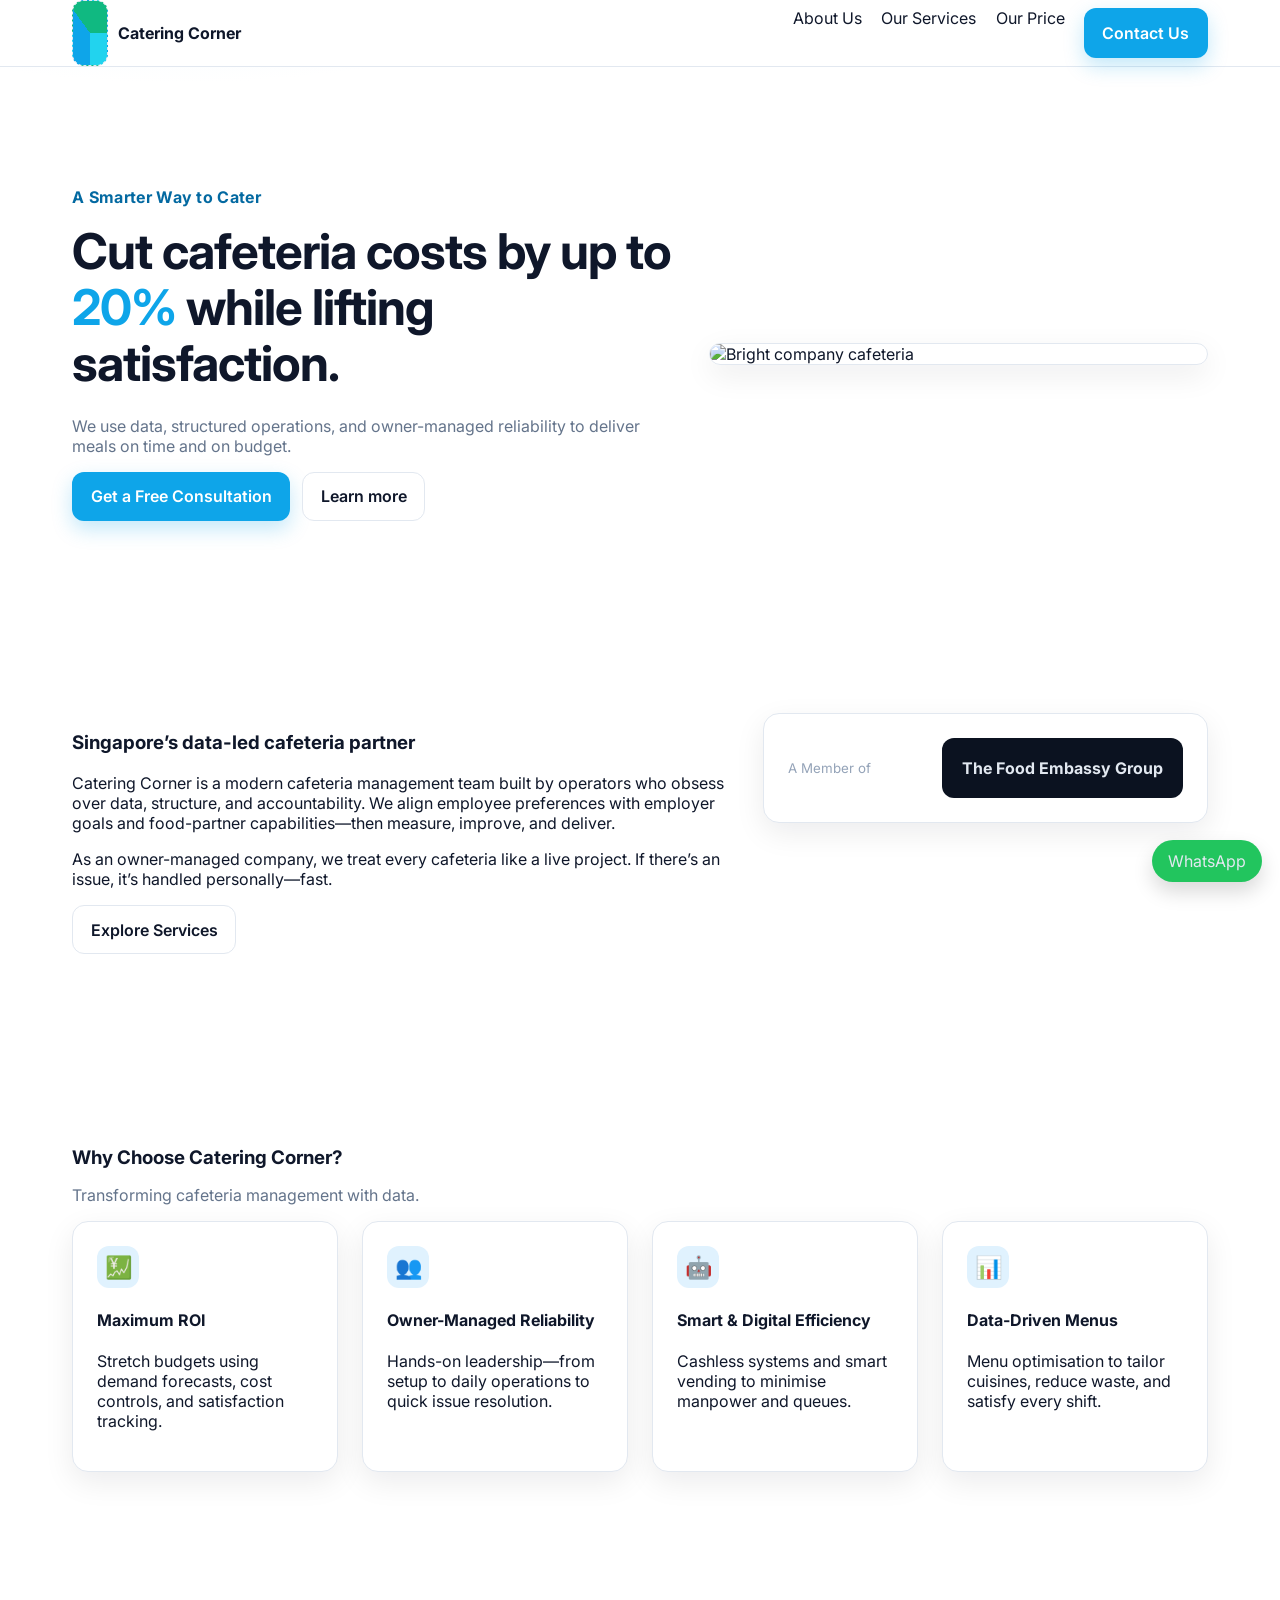
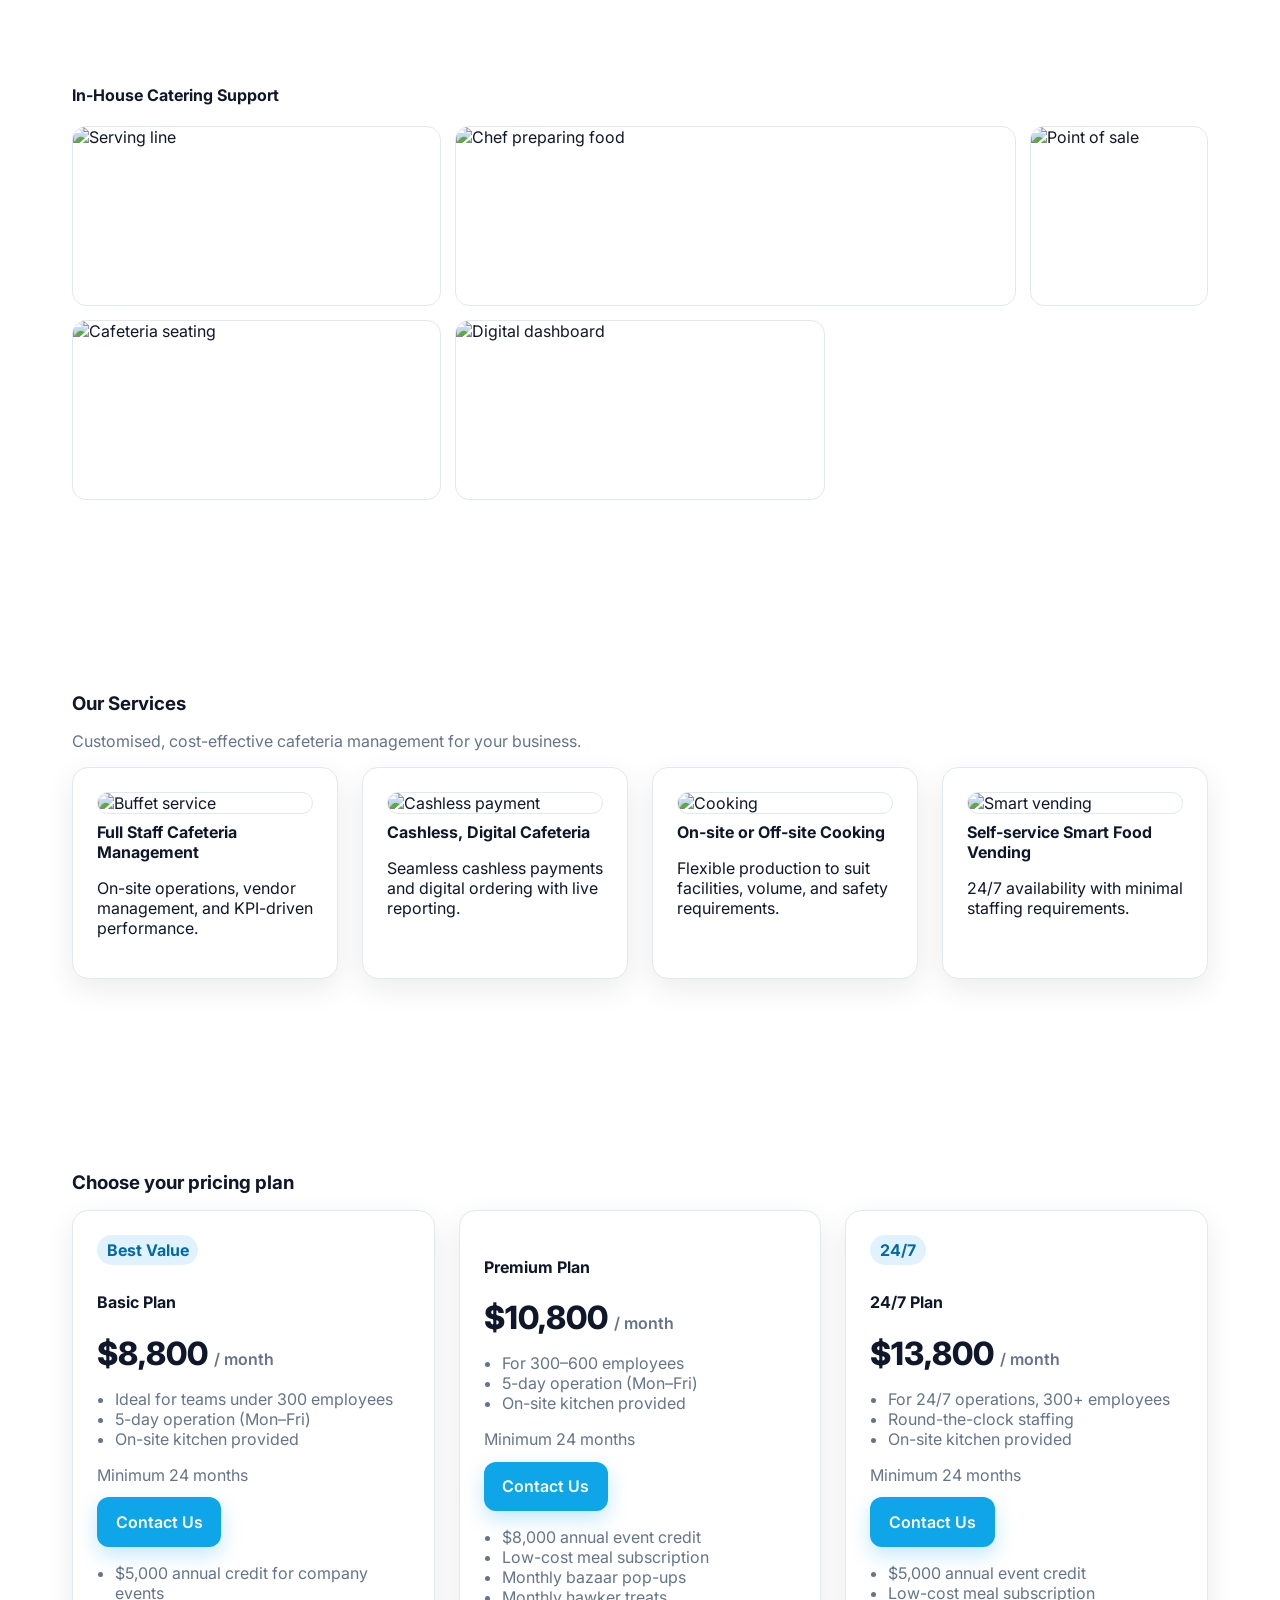
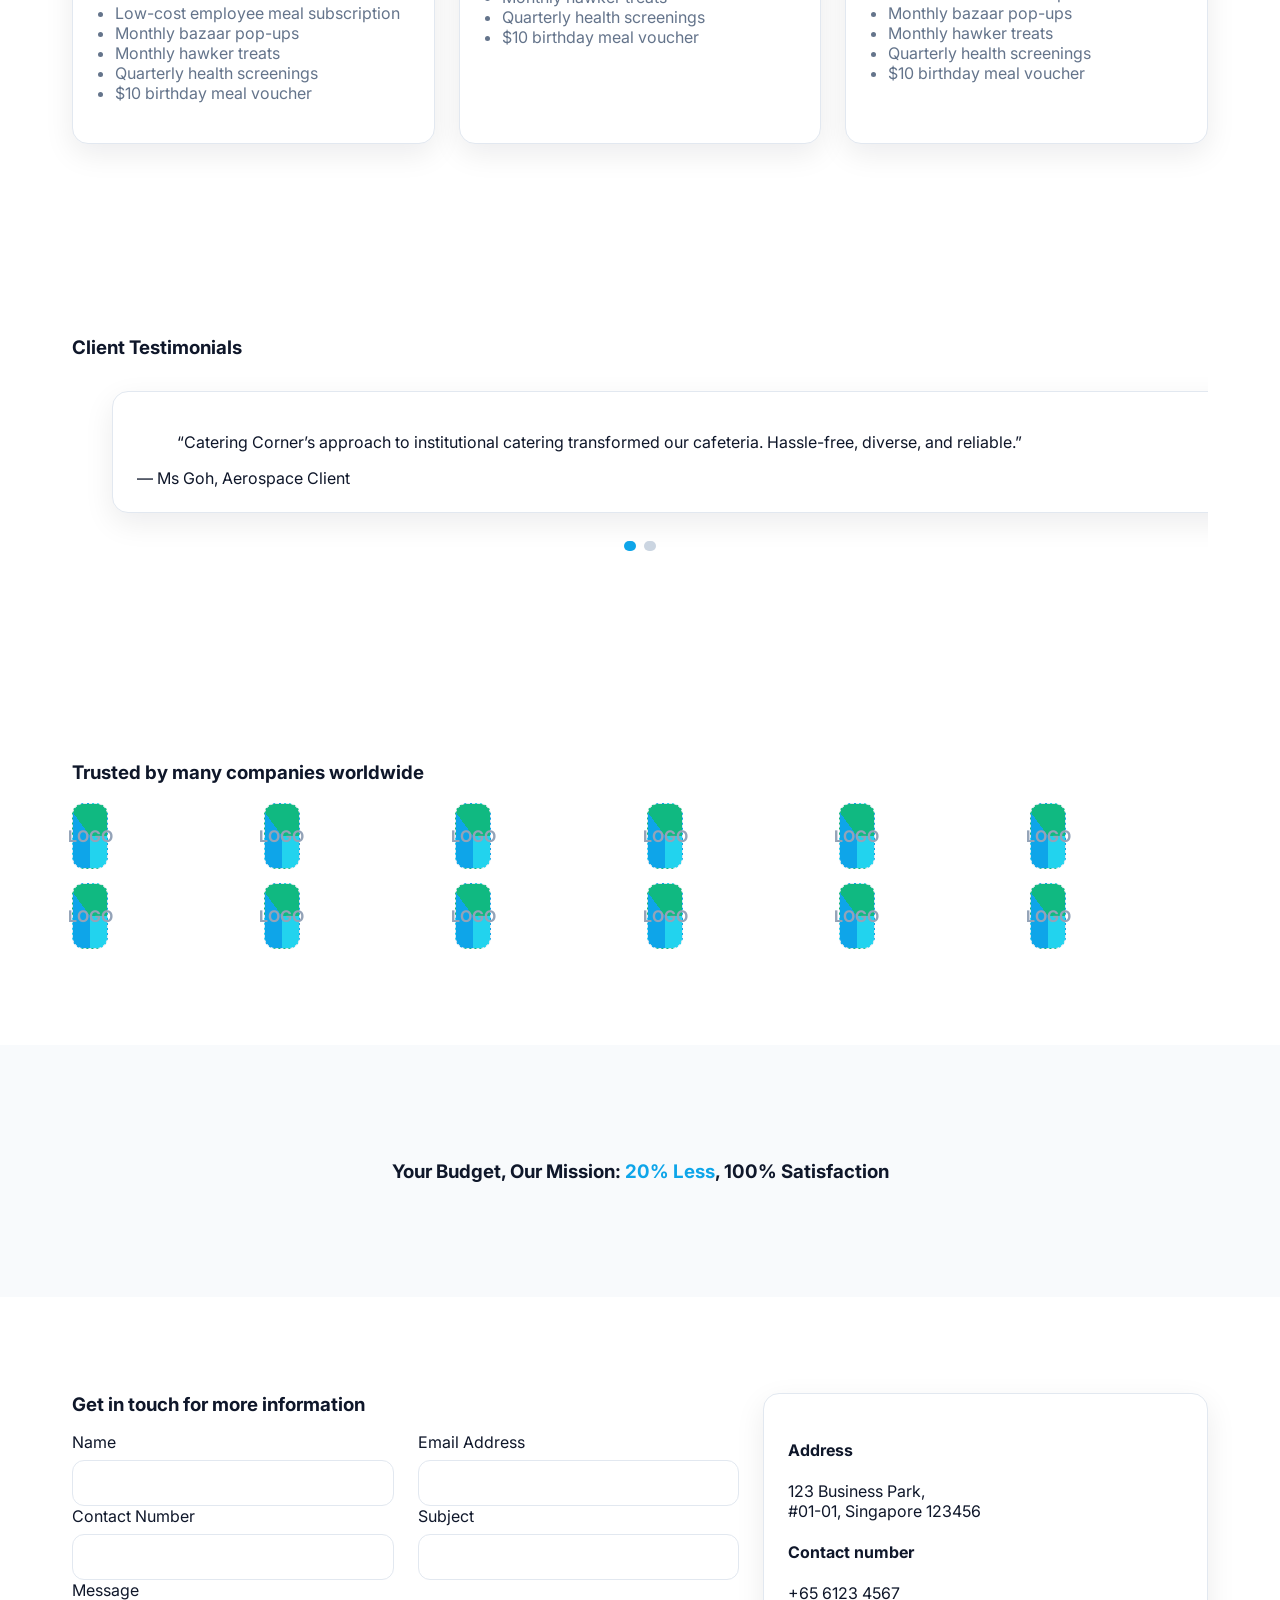
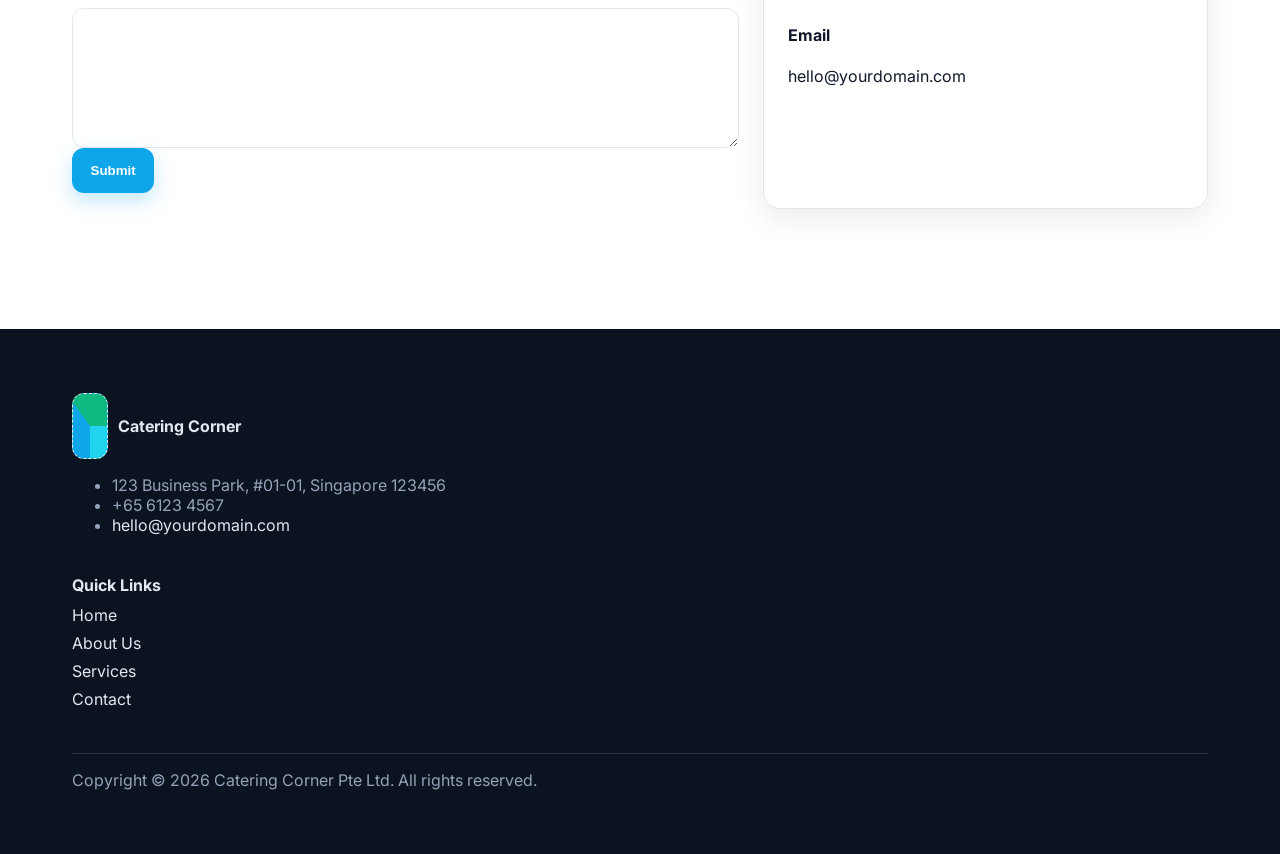
==== index.html @ 2f96ce70 "V1.0" ====
<!DOCTYPE html>
<html lang="en">
<head>
  <meta charset="utf-8" />
  <meta name="viewport" content="width=device-width, initial-scale=1" />
  <title>Cafeteria Management & Institutional Catering</title>
  <meta name="description" content="Data-led cafeteria management, smart vending, and institutional catering with transparent pricing." />
  <link rel="preconnect" href="https://fonts.googleapis.com">
  <link rel="preconnect" href="https://fonts.gstatic.com" crossorigin>
  <link href="https://fonts.googleapis.com/css2?family=Inter:wght@400;500;600;700;800&display=swap" rel="stylesheet">
  <link rel="stylesheet" href="./styles.css" />
</head>
<body>
  <!-- ===== Sticky Header ===== -->
  <header class="site-header">
    <div class="container nav">
      <a class="brand" href="#home" aria-label="Home">
        <span class="logo"></span>
        <strong>Catering Corner</strong>
      </a>
      <nav aria-label="Primary">
        <ul class="nav-list">
          <li><a href="#about">About Us</a></li>
          <li><a href="#services">Our Services</a></li>
          <li><a href="#pricing">Our Price</a></li>
          <li><a class="btn btn-primary" href="#contact">Contact Us</a></li>
        </ul>
        <button id="hamburger" class="hamburger" aria-expanded="false" aria-controls="mobile-menu" aria-label="Open menu">☰</button>
      </nav>
    </div>
    <div id="mobile-menu" class="mobile-menu" role="region" aria-label="Mobile Menu">
      <a href="#about">About Us</a>
      <a href="#services">Our Services</a>
      <a href="#pricing">Our Price</a>
      <a class="btn btn-primary" href="#contact">Contact Us</a>
    </div>
  </header>

  <!-- ===== Hero ===== -->
  <main id="home">
    <section class="hero section">
      <div class="container hero-wrap">
        <div class="hero-copy">
          <h1 class="eyebrow">A Smarter Way to Cater</h1>
          <h2 class="display">Cut cafeteria costs by up to <span class="highlight">20%</span> while lifting satisfaction.</h2>
          <p class="lead">We use data, structured operations, and owner-managed reliability to deliver meals on time and on budget.</p>
          <div class="cta-row">
            <a href="#contact" class="btn btn-primary">Get a Free Consultation</a>
            <a href="#about" class="btn btn-outline">Learn more</a>
          </div>
        </div>
        <div class="hero-media">
          <img src="https://images.unsplash.com/photo-1556909200-39f2ef8c056c?q=80&w=1600&auto=format&fit=crop" alt="Bright company cafeteria" loading="lazy"/>
        </div>
      </div>
    </section>

    <!-- ===== About / Intro ===== -->
    <section id="about" class="section about">
      <div class="container">
        <div class="about-grid">
          <div>
            <h3 class="kicker">Singapore’s data-led cafeteria partner</h3>
            <p>Catering Corner is a modern cafeteria management team built by operators who obsess over data, structure, and accountability. We align employee preferences with employer goals and food-partner capabilities—then measure, improve, and deliver.</p>
            <p>As an owner-managed company, we treat every cafeteria like a live project. If there’s an issue, it’s handled personally—fast.</p>
            <a href="#services" class="btn btn-outline">Explore Services</a>
          </div>
          <aside class="about-aside">
            <div class="member-of card">
              <small class="muted">A Member of</small>
              <div class="embassy-logo">The Food Embassy Group</div>
            </div>
          </aside>
        </div>
      </div>
    </section>

    <!-- ===== Why Choose Us ===== -->
    <section class="section why">
      <div class="container">
        <h3 class="section-title">Why Choose Catering Corner?</h3>
        <p class="lead">Transforming cafeteria management with data.</p>
        <div class="grid features">
          <article class="card feature">
            <div class="icon">💹</div>
            <h4>Maximum ROI</h4>
            <p>Stretch budgets using demand forecasts, cost controls, and satisfaction tracking.</p>
          </article>
          <article class="card feature">
            <div class="icon">👥</div>
            <h4>Owner-Managed Reliability</h4>
            <p>Hands-on leadership—from setup to daily operations to quick issue resolution.</p>
          </article>
          <article class="card feature">
            <div class="icon">🤖</div>
            <h4>Smart & Digital Efficiency</h4>
            <p>Cashless systems and smart vending to minimise manpower and queues.</p>
          </article>
          <article class="card feature">
            <div class="icon">📊</div>
            <h4>Data-Driven Menus</h4>
            <p>Menu optimisation to tailor cuisines, reduce waste, and satisfy every shift.</p>
          </article>
        </div>
      </div>
    </section>

    <!-- ===== Gallery / In-House Support ===== -->
    <section class="section gallery-strip">
      <div class="container">
        <h4 class="subheading">In-House Catering Support</h4>
        <div class="gallery">
          <img class="span-2" src="https://images.unsplash.com/photo-1604908177073-22d7a2b482f1?q=80&w=1600&auto=format&fit=crop" alt="Serving line"/>
          <img class="span-3" src="https://images.unsplash.com/photo-1541542684-4a01806f8475?q=80&w=1600&auto=format&fit=crop" alt="Chef preparing food"/>
          <img src="https://images.unsplash.com/photo-1542838132-92c53300491e?q=80&w=1600&auto=format&fit=crop" alt="Point of sale"/>
          <img class="span-2" src="https://images.unsplash.com/photo-1516714435131-44d6b64dc6a6?q=80&w=1600&auto=format&fit=crop" alt="Cafeteria seating"/>
          <img class="span-2" src="https://images.unsplash.com/photo-1542831371-29b0f74f9713?q=80&w=1600&auto=format&fit=crop" alt="Digital dashboard"/>
        </div>
      </div>
    </section>

    <!-- ===== Services ===== -->
    <section id="services" class="section services">
      <div class="container">
        <h3 class="section-title">Our Services</h3>
        <p class="lead">Customised, cost-effective cafeteria management for your business.</p>
        <div class="grid service-grid">
          <article class="card service">
            <img src="https://images.unsplash.com/photo-1470337458703-46ad1756a187?q=80&w=1200&auto=format&fit=crop" alt="Buffet service"/>
            <h4>Full Staff Cafeteria Management</h4>
            <p>On-site operations, vendor management, and KPI-driven performance.</p>
          </article>
          <article class="card service">
            <img src="https://images.unsplash.com/photo-1556742526-795a8eac09a5?q=80&w=1200&auto=format&fit=crop" alt="Cashless payment"/>
            <h4>Cashless, Digital Cafeteria</h4>
            <p>Seamless cashless payments and digital ordering with live reporting.</p>
          </article>
          <article class="card service">
            <img src="https://images.unsplash.com/photo-1504754524776-8f4f37790ca0?q=80&w=1200&auto=format&fit=crop" alt="Cooking"/>
            <h4>On-site or Off-site Cooking</h4>
            <p>Flexible production to suit facilities, volume, and safety requirements.</p>
          </article>
          <article class="card service">
            <img src="https://images.unsplash.com/photo-1571772805064-207c8435df79?q=80&w=1200&auto=format&fit=crop" alt="Smart vending"/>
            <h4>Self-service Smart Food Vending</h4>
            <p>24/7 availability with minimal staffing requirements.</p>
          </article>
        </div>
      </div>
    </section>

    <!-- ===== Pricing ===== -->
    <section id="pricing" class="section pricing">
      <div class="container">
        <h3 class="section-title">Choose your pricing plan</h3>
        <div class="pricing-grid">
          <article class="price-card card">
            <div class="badge">Best Value</div>
            <h4>Basic Plan</h4>
            <div class="price">$8,800 <span>/ month</span></div>
            <ul class="features-list">
              <li>Ideal for teams under 300 employees</li>
              <li>5-day operation (Mon–Fri)</li>
              <li>On-site kitchen provided</li>
            </ul>
            <div class="note">Minimum 24 months</div>
            <a class="btn btn-primary" href="#contact">Contact Us</a>
            <ul class="perks">
              <li>$5,000 annual credit for company events</li>
              <li>Low-cost employee meal subscription</li>
              <li>Monthly bazaar pop-ups</li>
              <li>Monthly hawker treats</li>
              <li>Quarterly health screenings</li>
              <li>$10 birthday meal voucher</li>
            </ul>
          </article>

          <article class="price-card card">
            <h4>Premium Plan</h4>
            <div class="price">$10,800 <span>/ month</span></div>
            <ul class="features-list">
              <li>For 300–600 employees</li>
              <li>5-day operation (Mon–Fri)</li>
              <li>On-site kitchen provided</li>
            </ul>
            <div class="note">Minimum 24 months</div>
            <a class="btn btn-primary" href="#contact">Contact Us</a>
            <ul class="perks">
              <li>$8,000 annual event credit</li>
              <li>Low-cost meal subscription</li>
              <li>Monthly bazaar pop-ups</li>
              <li>Monthly hawker treats</li>
              <li>Quarterly health screenings</li>
              <li>$10 birthday meal voucher</li>
            </ul>
          </article>

          <article class="price-card card">
            <div class="badge">24/7</div>
            <h4>24/7 Plan</h4>
            <div class="price">$13,800 <span>/ month</span></div>
            <ul class="features-list">
              <li>For 24/7 operations, 300+ employees</li>
              <li>Round-the-clock staffing</li>
              <li>On-site kitchen provided</li>
            </ul>
            <div class="note">Minimum 24 months</div>
            <a class="btn btn-primary" href="#contact">Contact Us</a>
            <ul class="perks">
              <li>$5,000 annual event credit</li>
              <li>Low-cost meal subscription</li>
              <li>Monthly bazaar pop-ups</li>
              <li>Monthly hawker treats</li>
              <li>Quarterly health screenings</li>
              <li>$10 birthday meal voucher</li>
            </ul>
          </article>
        </div>
      </div>
    </section>

    <!-- ===== Testimonials ===== -->
    <section class="section testimonials">
      <div class="container">
        <h3 class="section-title">Client Testimonials</h3>
        <div class="slider">
          <div class="slides" id="slides">
            <figure class="slide">
              <blockquote>“Catering Corner’s approach to institutional catering transformed our cafeteria. Hassle-free, diverse, and reliable.”</blockquote>
              <figcaption>— Ms Goh, Aerospace Client</figcaption>
            </figure>
            <figure class="slide">
              <blockquote>“We’ve seen a big uptick in satisfaction and cost efficiency since the switch.”</blockquote>
              <figcaption>— Mr Chiang, Logistics Client</figcaption>
            </figure>
          </div>
          <div class="dots">
            <button class="active" aria-label="Slide 1"></button>
            <button aria-label="Slide 2"></button>
          </div>
        </div>
      </div>
    </section>

    <!-- ===== Logos ===== -->
    <section class="section logos">
      <div class="container">
        <h3 class="subheading">Trusted by many companies worldwide</h3>
        <div class="logo-grid">
          <div class="logo">LOGO</div><div class="logo">LOGO</div><div class="logo">LOGO</div>
          <div class="logo">LOGO</div><div class="logo">LOGO</div><div class="logo">LOGO</div>
          <div class="logo">LOGO</div><div class="logo">LOGO</div><div class="logo">LOGO</div>
          <div class="logo">LOGO</div><div class="logo">LOGO</div><div class="logo">LOGO</div>
        </div>
      </div>
    </section>

    <!-- ===== CTA Budget Line ===== -->
    <section class="section budget">
      <div class="container">
        <h3>Your Budget, Our Mission: <span class="highlight">20% Less</span>, 100% Satisfaction</h3>
      </div>
    </section>

    <!-- ===== Contact ===== -->
    <section id="contact" class="section contact">
      <div class="container contact-grid">
        <div>
          <h3 class="section-title">Get in touch for more information</h3>
          <form id="contact-form" novalidate>
            <div class="grid two">
              <label class="field">
                <span>Name</span>
                <input name="name" required />
              </label>
              <label class="field">
                <span>Email Address</span>
                <input name="email" type="email" required />
              </label>
            </div>
            <div class="grid two">
              <label class="field">
                <span>Contact Number</span>
                <input name="phone" inputmode="tel" />
              </label>
              <label class="field">
                <span>Subject</span>
                <input name="subject" />
              </label>
            </div>
            <label class="field">
              <span>Message</span>
              <textarea name="message" required></textarea>
            </label>
            <button class="btn btn-primary" type="submit">Submit</button>
            <p id="form-status" class="muted" role="status" aria-live="polite"></p>
          </form>
        </div>
        <aside class="card contact-card">
          <h4>Address</h4>
          <p>123 Business Park,<br/>#01-01, Singapore 123456</p>
          <h4>Contact number</h4>
          <p>+65 6123 4567</p>
          <h4>Email</h4>
          <p><a href="mailto:hello@yourdomain.com">hello@yourdomain.com</a></p>
        </aside>
      </div>
    </section>
  </main>

  <!-- ===== Footer ===== -->
  <footer class="site-footer">
    <div class="container footer-grid">
      <div>
        <div class="brand">
          <span class="logo"></span><strong>Catering Corner</strong>
        </div>
        <ul class="muted">
          <li>123 Business Park, #01-01, Singapore 123456</li>
          <li>+65 6123 4567</li>
          <li><a href="mailto:hello@yourdomain.com">hello@yourdomain.com</a></li>
        </ul>
      </div>
      <div>
        <strong>Quick Links</strong>
        <ul class="footer-links">
          <li><a href="#home">Home</a></li>
          <li><a href="#about">About Us</a></li>
          <li><a href="#services">Services</a></li>
          <li><a href="#contact">Contact</a></li>
        </ul>
      </div>
      <div class="copyright muted">Copyright © <span id="year"></span> Catering Corner Pte Ltd. All rights reserved.</div>
    </div>

    <!-- Floating WhatsApp button (replace number) -->
    <a class="wa-btn" href="https://wa.me/00000000000" target="_blank" rel="noopener" aria-label="Chat on WhatsApp">WhatsApp</a>
  </footer>

  <script src="./main.js"></script>
</body>
</html>
---- styles.css ----
/* ==========================================================================
   Tuned spacing + breakpoints to closely mirror the reference layout rhythm
   Breakpoints: 576 (sm), 768 (md), 992 (lg), 1200 (xl)
   ========================================================================== */
:root{
  /* Colors */
  --bg:#ffffff;
  --text:#0f172a;
  --muted:#64748b;
  --line:#e2e8f0;
  --brand:#0ea5e9;
  --brand-700:#0369a1;
  --accent:#10b981;

  /* Radii, shadow */
  --radius:16px;
  --radius-lg:22px;
  --shadow: 0 10px 30px rgba(2,8,23,.08);

  /* Container & spacing scale */
  --container:1200px;
  --s-4:16px;   --s-5:20px;   --s-6:24px;   --s-7:28px;
  --s-8:32px;   --s-10:40px;  --s-12:48px;  --s-14:56px;
  --s-16:64px;  --s-20:80px;  --s-24:96px;  --s-28:112px; --s-30:120px;
}

*{box-sizing:border-box}
html,body{margin:0; padding:0; font-family:Inter,system-ui,Segoe UI,Roboto,Arial,sans-serif; color:var(--text); background:var(--bg)}
img{max-width:100%; display:block}
a{text-decoration:none; color:inherit}

/* Layout helpers */
.container{width:100%; max-width:var(--container); margin-inline:auto; padding:0 var(--s-6)}
.section{padding:var(--s-20) 0}             /* default 80px */
.lead{color:var(--muted)}
.muted{color:#94a3b8}
.highlight{color:var(--brand)}
.card{background:#fff; border:1px solid var(--line); border-radius:var(--radius); padding:var(--s-6); box-shadow:var(--shadow)}
.btn{display:inline-flex; align-items:center; gap:.6rem; padding:.85rem 1.1rem; border-radius:12px; border:1px solid transparent; font-weight:600; transition:.25s ease}
.btn-primary{background:var(--brand); color:#fff; box-shadow:0 8px 20px rgba(14,165,233,.25)}
.btn-primary:hover{background:var(--brand-700)}
.btn-outline{border-color:var(--line); color:var(--text); background:#fff}
.btn-outline:hover{border-color:var(--brand); color:var(--brand)}
.grid{display:grid; gap:var(--s-6)}
.grid.two{grid-template-columns:1fr}
.section-title{margin:0 0 var(--s-4); font-size:clamp(1.4rem,2.2vw+1rem,2rem)}

/* Header */
.site-header{position:sticky; top:0; z-index:50; background:rgba(255,255,255,.9); backdrop-filter:saturate(180%) blur(8px); border-bottom:1px solid var(--line)}
.nav{display:flex; align-items:center; justify-content:space-between; padding:14px 0}
.brand{display:flex; align-items:center; gap:.6rem}
.logo{width:36px; height:36px; border-radius:10px; background:conic-gradient(from 180deg at 50% 50%, var(--brand) 0 40%, var(--accent) 40% 75%, #22d3ee 75% 100%)}
.nav-list{display:none; list-style:none; gap:1.2rem; margin:0; padding:0}
.hamburger{display:inline-flex; width:40px; height:40px; align-items:center; justify-content:center; border:1px solid var(--line); border-radius:12px; background:#fff}

/* Mobile menu */
.mobile-menu{display:none; border-top:1px solid var(--line); padding:12px var(--s-6)}
.mobile-menu.open{display:block}
.mobile-menu a{display:block; padding:12px 0}

/* Hero */
.hero{position:relative; overflow:hidden; padding:var(--s-30) 0 var(--s-20)} /* 120 / 80 */
.hero::before{content:""; position:absolute; inset:-40% -10% auto -10%; height:80%; background:
  radial-gradient(600px 280px at 20% -10%, #e0f2fe, transparent),
  radial-gradient(500px 240px at 80% -15%, #f0fdf4, transparent);}
.hero-wrap{display:grid; gap:var(--s-7); align-items:center}
.eyebrow{font-size:1rem; margin:0 0 var(--s-4); color:var(--brand-700); letter-spacing:.02em}
.display{font-size:clamp(1.8rem,2.6vw + 1rem,3.1rem); line-height:1.14; letter-spacing:-.02em; margin:.2rem 0 var(--s-6)}
.cta-row{display:flex; gap:12px; margin-top:var(--s-4)}
.hero-media{border-radius:var(--radius-lg); overflow:hidden; border:1px solid var(--line); box-shadow:var(--shadow)}

/* About */
.about-grid{display:grid; gap:var(--s-6); align-items:start}
.member-of{display:flex; align-items:center; justify-content:space-between; gap:var(--s-4)}
.embassy-logo{padding:var(--s-5); border-radius:12px; background:#0b1220; color:#e2e8f0; font-weight:700; text-align:center}

/* Why */
.features{grid-template-columns:1fr}
.feature .icon{width:42px; height:42px; border-radius:12px; display:inline-flex; align-items:center; justify-content:center; background:#e0f2fe; color:#0369a1; font-size:22px}

/* Gallery */
.gallery-strip .gallery{display:grid; grid-auto-rows:180px; gap:14px}
.gallery-strip img{width:100%; height:100%; object-fit:cover; border-radius:14px; border:1px solid var(--line)}
.span-2{grid-column:span 2}
.span-3{grid-column:span 3}

/* Services */
.service-grid{grid-template-columns:1fr}
.service img{border-radius:12px; border:1px solid var(--line)}
.service h4{margin:.5rem 0 .3rem}

/* Pricing */
.pricing .pricing-grid{display:grid; gap:var(--s-6)}
.price-card .badge{display:inline-block; padding:.3rem .6rem; border-radius:999px; background:#e0f2fe; color:#0369a1; font-weight:700; margin-bottom:6px}
.price{font-size:2rem; font-weight:800; margin:.4rem 0}
.price span{font-size:1rem; font-weight:600; color:var(--muted)}
.features-list, .perks{list-style:disc; padding-left:18px; color:var(--muted)}
.note{color:var(--muted); margin:.4rem 0 .8rem}

/* Testimonials */
.slider{position:relative; overflow:hidden}
.slides{display:flex; transition:transform .5s ease}
.slide{min-width:100%; padding:var(--s-6); border:1px solid var(--line); border-radius:var(--radius); background:#fff; box-shadow:var(--shadow)}
.dots{display:flex; gap:8px; justify-content:center; margin-top:12px}
.dots button{width:10px; height:10px; border-radius:999px; border:none; background:#cbd5e1; cursor:pointer}
.dots button.active{background:var(--brand)}

/* Logos */
.logo-grid{display:grid; grid-template-columns:repeat(3,1fr); gap:14px}
.logo{height:66px; border:1px dashed var(--line); border-radius:12px; display:flex; align-items:center; justify-content:center; color:#94a3b8; font-weight:700}

/* Budget CTA */
.budget{background:#f8fafc; text-align:center}

/* Contact */
.contact-grid{display:grid; gap:var(--s-6)}
.field{display:flex; flex-direction:column; gap:8px}
.field input, .field textarea{border:1px solid var(--line); border-radius:12px; padding:12px 14px; font:inherit}
.field textarea{resize:vertical; min-height:140px}

/* Footer */
.site-footer{background:#0b1220; color:#e2e8f0; padding:var(--s-16) 0; margin-top:var(--s-6)}
.footer-grid{display:grid; gap:var(--s-6)}
.footer-links{list-style:none; padding:0; margin:10px 0 0; display:grid; gap:8px}
.site-footer a{color:#e2e8f0}
.copyright{border-top:1px solid rgba(226,232,240,.15); margin-top:20px; padding-top:16px}
.wa-btn{position:fixed; right:18px; bottom:18px; padding:.7rem 1rem; border-radius:999px; background:#22c55e; color:#fff; box-shadow:0 10px 20px rgba(0,0,0,.15)}

/* -------- Breakpoints -------- */
/* sm ≥576px */
@media (min-width: 576px){
  .container{padding:0 var(--s-8);}
  .logo-grid{grid-template-columns:repeat(4,1fr);}
  .gallery-strip .gallery{grid-template-columns:repeat(3,1fr);}
}

/* md ≥768px */
@media (min-width: 768px){
  .section{padding:var(--s-24) 0;} /* 96px */
  .grid.two{grid-template-columns:repeat(2,1fr);}
  .features{grid-template-columns:repeat(2,1fr);}
  .service-grid{grid-template-columns:repeat(2,1fr);}
  .logo-grid{grid-template-columns:repeat(5,1fr);}
}

/* lg ≥992px */
@media (min-width: 992px){
  .nav-list{display:flex}
  .hamburger{display:none}
  .hero-wrap{grid-template-columns:1.1fr .9fr;}
  .about-grid{grid-template-columns:1.2fr .8fr;}
  .contact-grid{grid-template-columns:1.2fr .8fr;}
  .features{grid-template-columns:repeat(4,1fr);}
  .service-grid{grid-template-columns:repeat(4,1fr);}
  .pricing .pricing-grid{grid-template-columns:repeat(3,1fr);}
  .logo-grid{grid-template-columns:repeat(6,1fr);}
  .gallery-strip .gallery{grid-template-columns:repeat(6,1fr);}
}

/* xl ≥1200px */
@media (min-width: 1200px){
  .container{max-width: var(--container);}
  .section{padding:var(--s-24) 0;} /* keep 96px at xl */
  .hero{padding:var(--s-30) 0 var(--s-24);} /* 120 / 96 */
}
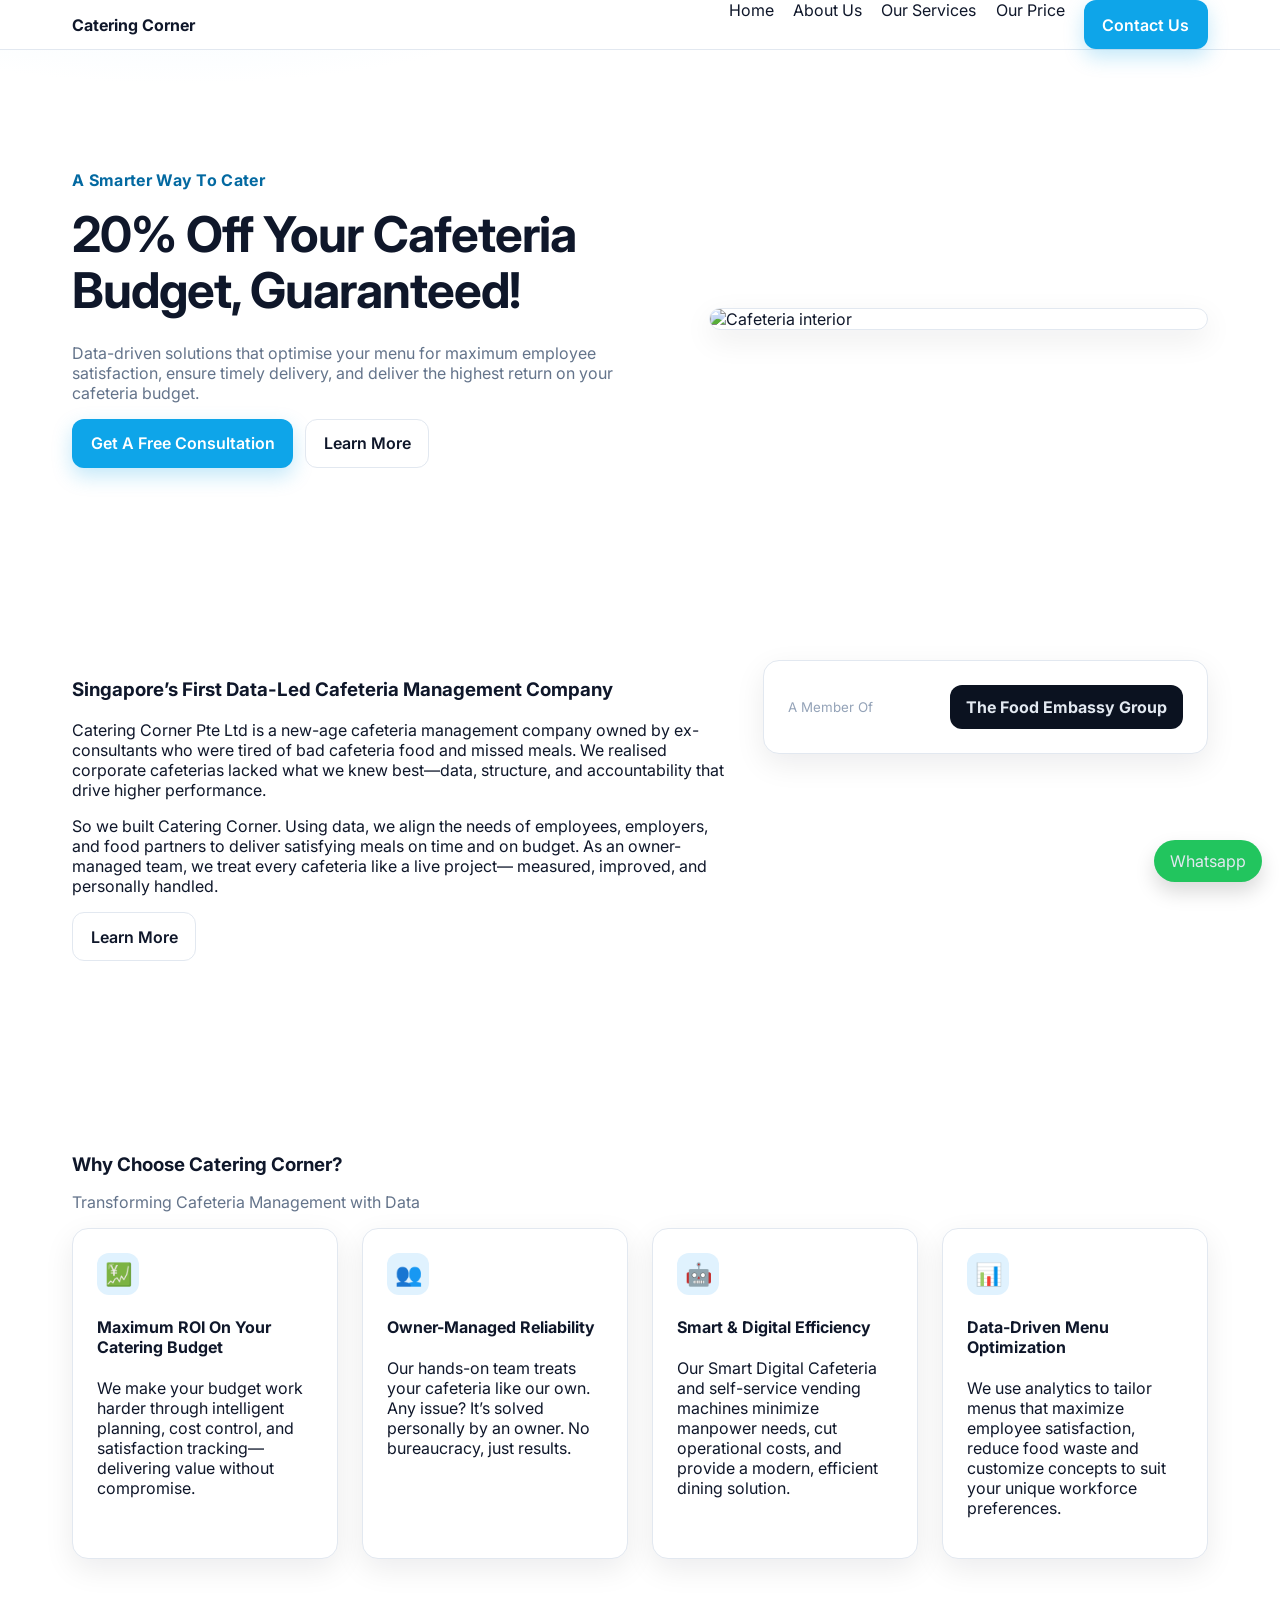
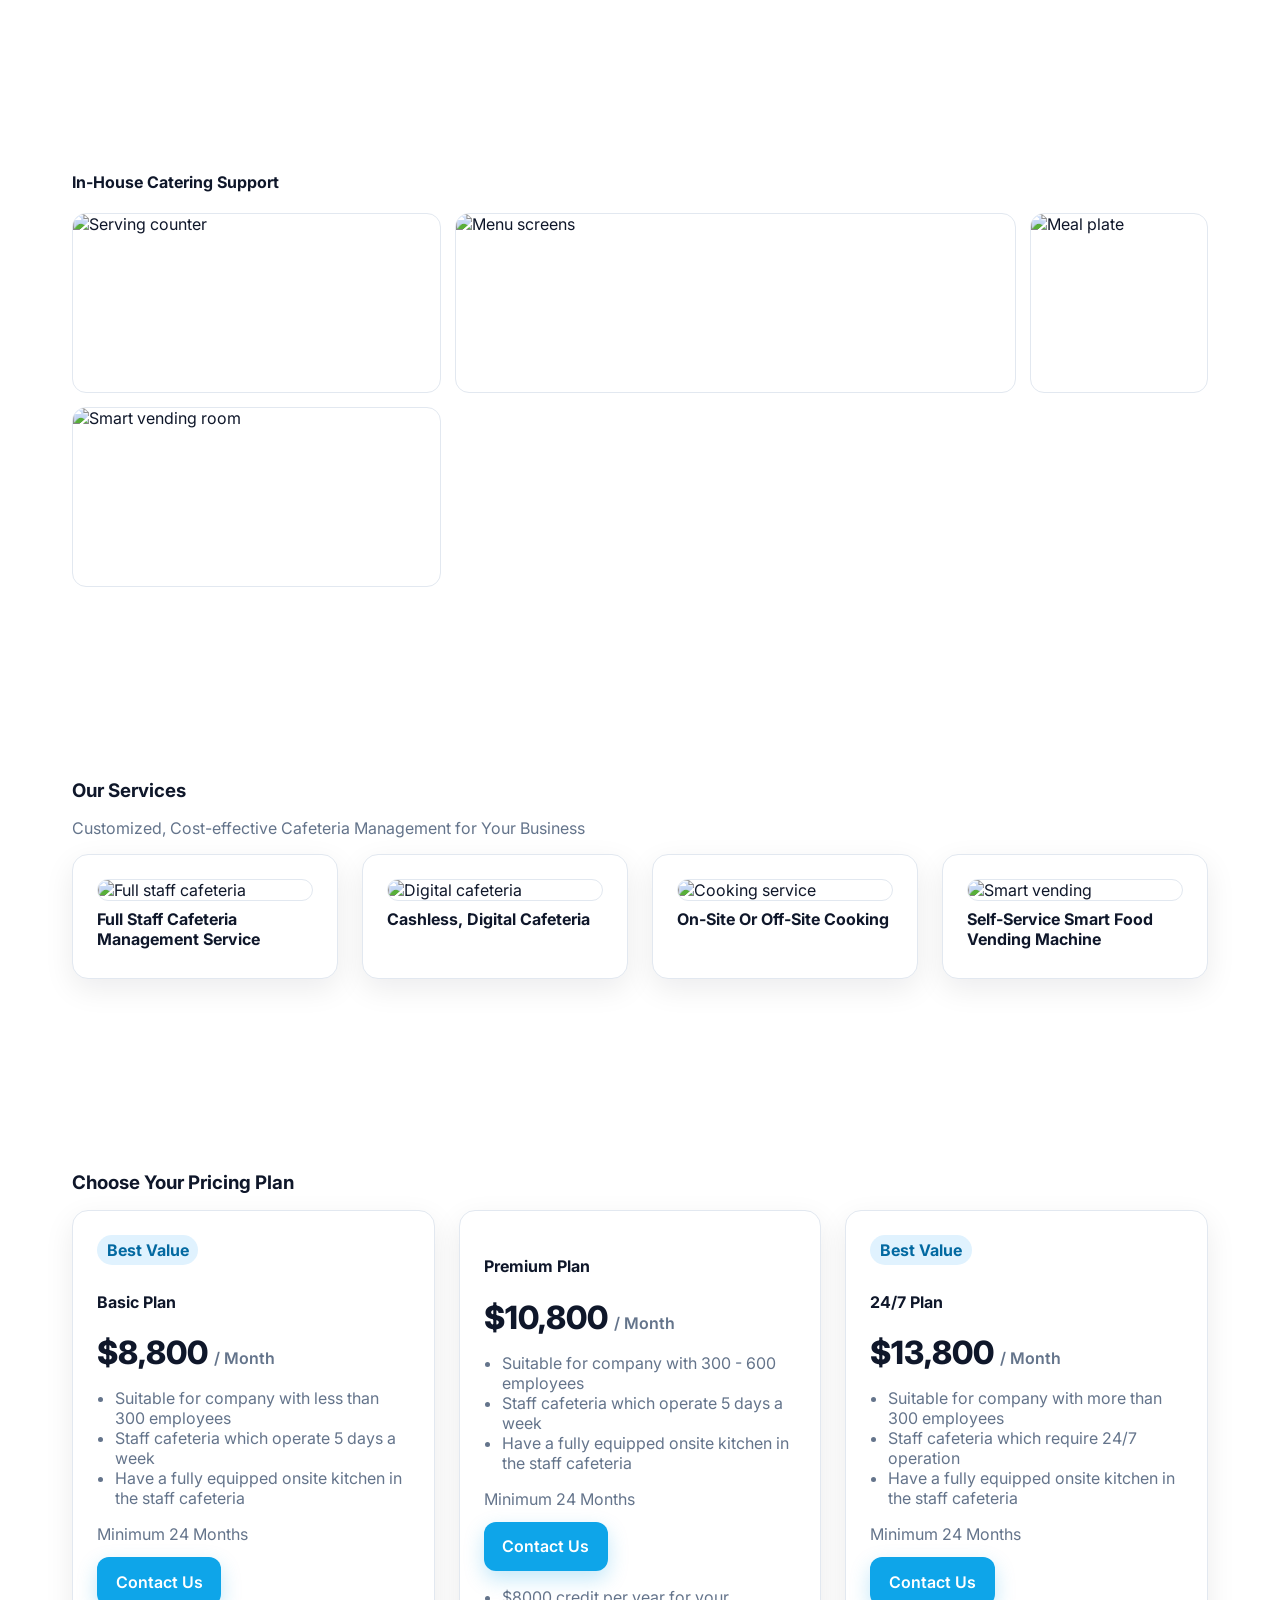
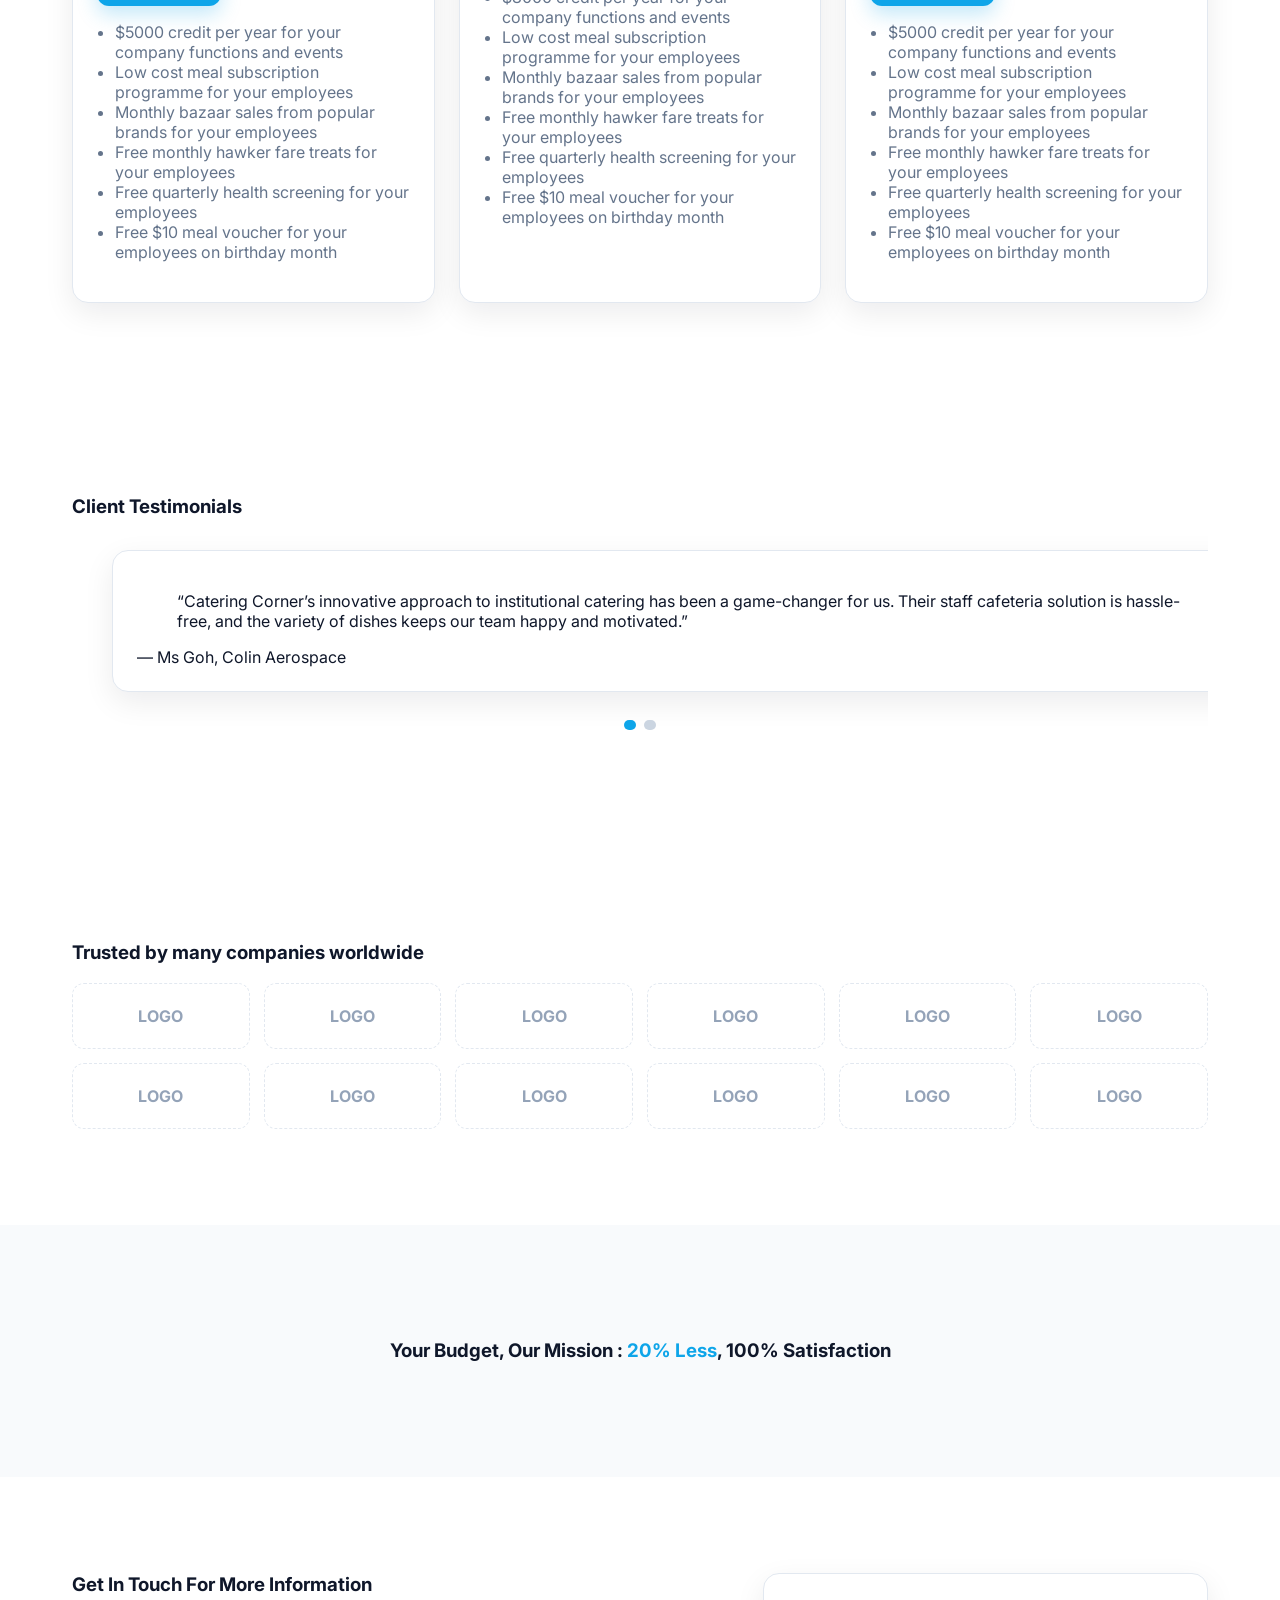
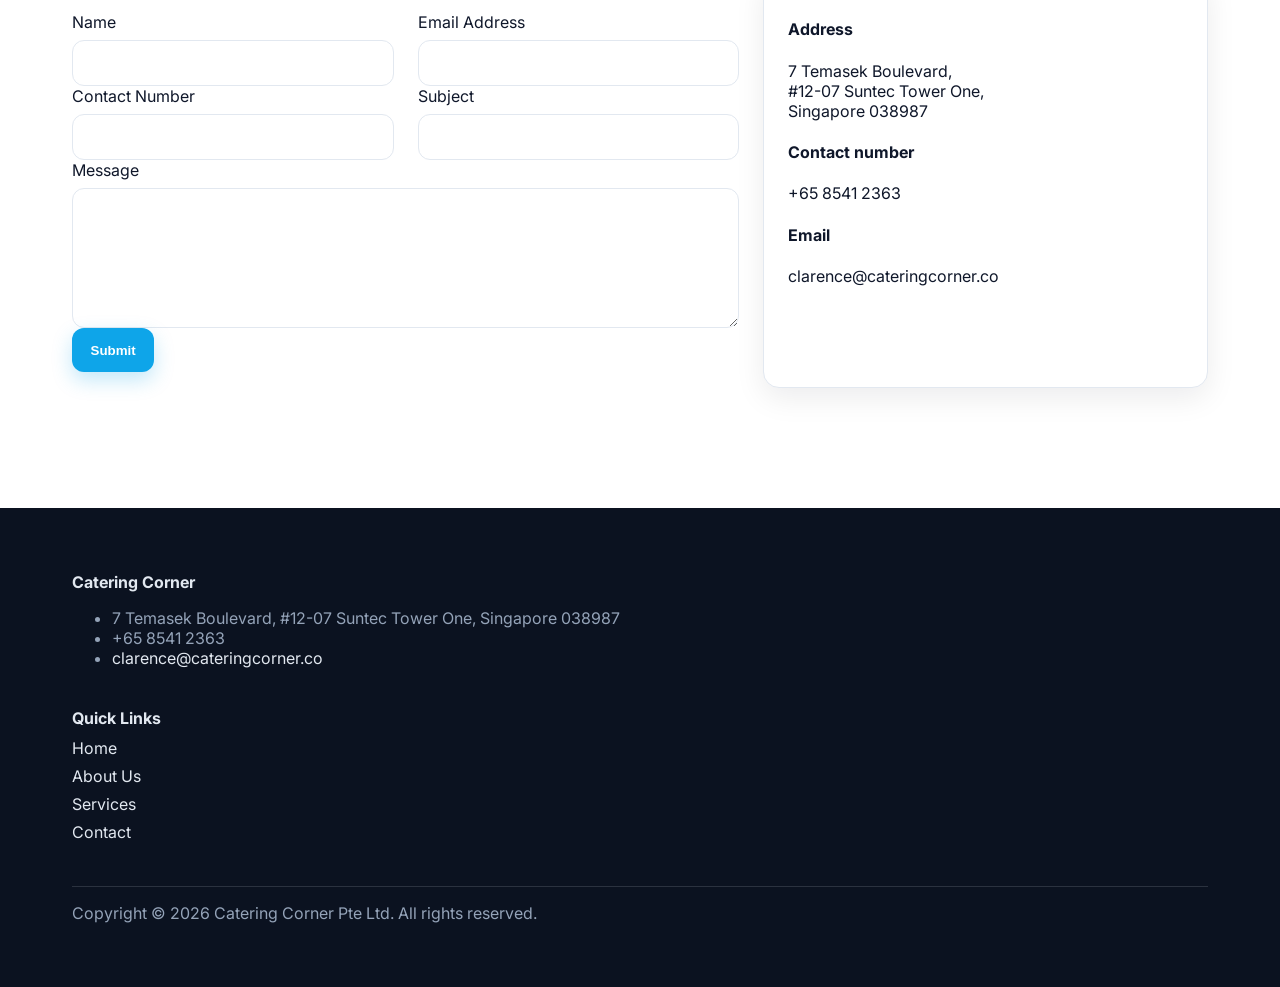
==== commit b2042ac6: "updates" ====
--- a/index.html
+++ b/index.html
@@ -3,23 +3,24 @@
 <head>
   <meta charset="utf-8" />
   <meta name="viewport" content="width=device-width, initial-scale=1" />
-  <title>Cafeteria Management & Institutional Catering</title>
-  <meta name="description" content="Data-led cafeteria management, smart vending, and institutional catering with transparent pricing." />
+  <title>Singapore’s Most Preferred Institutional Catering & Staff Cafeteria Management Company - Catering Corner</title>
+  <meta name="description" content="Data-driven cafeteria management, menu optimisation, and smart vending — deliver satisfaction while cutting costs." />
   <link rel="preconnect" href="https://fonts.googleapis.com">
   <link rel="preconnect" href="https://fonts.gstatic.com" crossorigin>
   <link href="https://fonts.googleapis.com/css2?family=Inter:wght@400;500;600;700;800&display=swap" rel="stylesheet">
   <link rel="stylesheet" href="./styles.css" />
 </head>
 <body>
-  <!-- ===== Sticky Header ===== -->
+  <!-- ===== Header ===== -->
   <header class="site-header">
     <div class="container nav">
       <a class="brand" href="#home" aria-label="Home">
-        <span class="logo"></span>
+        <!-- Replace with your SVG/PNG if you have the actual mark -->
         <strong>Catering Corner</strong>
       </a>
       <nav aria-label="Primary">
         <ul class="nav-list">
+          <li><a href="#home">Home</a></li>
           <li><a href="#about">About Us</a></li>
           <li><a href="#services">Our Services</a></li>
           <li><a href="#pricing">Our Price</a></li>
@@ -36,38 +37,50 @@
     </div>
   </header>
 
-  <!-- ===== Hero ===== -->
   <main id="home">
+    <!-- ===== Hero ===== -->
     <section class="hero section">
       <div class="container hero-wrap">
         <div class="hero-copy">
-          <h1 class="eyebrow">A Smarter Way to Cater</h1>
-          <h2 class="display">Cut cafeteria costs by up to <span class="highlight">20%</span> while lifting satisfaction.</h2>
-          <p class="lead">We use data, structured operations, and owner-managed reliability to deliver meals on time and on budget.</p>
+          <h1 class="eyebrow">A Smarter Way To Cater</h1>
+          <h2 class="display">20% Off Your Cafeteria Budget, Guaranteed!</h2>
+          <p class="lead">
+            Data-driven solutions that optimise your menu for maximum employee satisfaction,
+            ensure timely delivery, and deliver the highest return on your cafeteria budget.
+          </p>
           <div class="cta-row">
-            <a href="#contact" class="btn btn-primary">Get a Free Consultation</a>
-            <a href="#about" class="btn btn-outline">Learn more</a>
+            <a href="https://wa.me/6585412363/?text=Hi" class="btn btn-primary">Get A Free Consultation</a>
+            <a href="#about" class="btn btn-outline">Learn More</a>
           </div>
         </div>
         <div class="hero-media">
-          <img src="https://images.unsplash.com/photo-1556909200-39f2ef8c056c?q=80&w=1600&auto=format&fit=crop" alt="Bright company cafeteria" loading="lazy"/>
-        </div>
-      </div>
-    </section>
-
-    <!-- ===== About / Intro ===== -->
+          <!-- Current hero image from the site (swap to your stock if preferred) -->
+          <img src="https://cateringcorner.co/wp-content/uploads/2025/03/IR5_9377-min.jpg" alt="Cafeteria interior" loading="lazy"/>
+        </div>
+      </div>
+    </section>
+
+    <!-- ===== About ===== -->
     <section id="about" class="section about">
       <div class="container">
         <div class="about-grid">
           <div>
-            <h3 class="kicker">Singapore’s data-led cafeteria partner</h3>
-            <p>Catering Corner is a modern cafeteria management team built by operators who obsess over data, structure, and accountability. We align employee preferences with employer goals and food-partner capabilities—then measure, improve, and deliver.</p>
-            <p>As an owner-managed company, we treat every cafeteria like a live project. If there’s an issue, it’s handled personally—fast.</p>
-            <a href="#services" class="btn btn-outline">Explore Services</a>
+            <h3 class="kicker">Singapore’s First Data-Led Cafeteria Management Company</h3>
+            <p>
+              Catering Corner Pte Ltd is a new-age cafeteria management company owned by ex-consultants who were tired of
+              bad cafeteria food and missed meals. We realised corporate cafeterias lacked what we knew best—data, structure,
+              and accountability that drive higher performance.
+            </p>
+            <p>
+              So we built Catering Corner. Using data, we align the needs of employees, employers, and food partners to deliver
+              satisfying meals on time and on budget. As an owner-managed team, we treat every cafeteria like a live project—
+              measured, improved, and personally handled.
+            </p>
+            <a href="#services" class="btn btn-outline">Learn More</a>
           </div>
           <aside class="about-aside">
             <div class="member-of card">
-              <small class="muted">A Member of</small>
+              <small class="muted">A Member Of</small>
               <div class="embassy-logo">The Food Embassy Group</div>
             </div>
           </aside>
@@ -79,42 +92,42 @@
     <section class="section why">
       <div class="container">
         <h3 class="section-title">Why Choose Catering Corner?</h3>
-        <p class="lead">Transforming cafeteria management with data.</p>
+        <p class="lead">Transforming Cafeteria Management with Data</p>
         <div class="grid features">
           <article class="card feature">
             <div class="icon">💹</div>
-            <h4>Maximum ROI</h4>
-            <p>Stretch budgets using demand forecasts, cost controls, and satisfaction tracking.</p>
+            <h4>Maximum ROI On Your Catering Budget</h4>
+            <p>We make your budget work harder through intelligent planning, cost control, and satisfaction tracking—delivering value without compromise.</p>
           </article>
           <article class="card feature">
             <div class="icon">👥</div>
             <h4>Owner-Managed Reliability</h4>
-            <p>Hands-on leadership—from setup to daily operations to quick issue resolution.</p>
+            <p>Our hands-on team treats your cafeteria like our own. Any issue? It’s solved personally by an owner. No bureaucracy, just results.</p>
           </article>
           <article class="card feature">
             <div class="icon">🤖</div>
-            <h4>Smart & Digital Efficiency</h4>
-            <p>Cashless systems and smart vending to minimise manpower and queues.</p>
+            <h4>Smart &amp; Digital Efficiency</h4>
+            <p>Our Smart Digital Cafeteria and self-service vending machines minimize manpower needs, cut operational costs, and provide a modern, efficient dining solution.</p>
           </article>
           <article class="card feature">
             <div class="icon">📊</div>
-            <h4>Data-Driven Menus</h4>
-            <p>Menu optimisation to tailor cuisines, reduce waste, and satisfy every shift.</p>
-          </article>
-        </div>
-      </div>
-    </section>
-
-    <!-- ===== Gallery / In-House Support ===== -->
+            <h4>Data-Driven Menu Optimization</h4>
+            <p>We use analytics to tailor menus that maximize employee satisfaction, reduce food waste and customize concepts to suit your unique workforce preferences.</p>
+          </article>
+        </div>
+      </div>
+    </section>
+
+    <!-- ===== Gallery ===== -->
     <section class="section gallery-strip">
       <div class="container">
         <h4 class="subheading">In-House Catering Support</h4>
         <div class="gallery">
-          <img class="span-2" src="https://images.unsplash.com/photo-1604908177073-22d7a2b482f1?q=80&w=1600&auto=format&fit=crop" alt="Serving line"/>
-          <img class="span-3" src="https://images.unsplash.com/photo-1541542684-4a01806f8475?q=80&w=1600&auto=format&fit=crop" alt="Chef preparing food"/>
-          <img src="https://images.unsplash.com/photo-1542838132-92c53300491e?q=80&w=1600&auto=format&fit=crop" alt="Point of sale"/>
-          <img class="span-2" src="https://images.unsplash.com/photo-1516714435131-44d6b64dc6a6?q=80&w=1600&auto=format&fit=crop" alt="Cafeteria seating"/>
-          <img class="span-2" src="https://images.unsplash.com/photo-1542831371-29b0f74f9713?q=80&w=1600&auto=format&fit=crop" alt="Digital dashboard"/>
+          <img class="span-2" src="https://cateringcorner.co/wp-content/uploads/2025/02/5421890bde128d2ae2cf040983251fe2-scaled.jpeg" alt="Serving counter"/>
+          <img class="span-3" src="https://cateringcorner.co/wp-content/uploads/2025/02/f4d9304157fc6b49ebe4ac36fff3e4c0-768x512.jpeg" alt="Menu screens"/>
+          <img src="https://cateringcorner.co/wp-content/uploads/2025/03/WhatsApp-Image-2025-03-07-at-09.53.54-768x513.jpeg" alt="Meal plate"/>
+          <img class="span-2" src="https://cateringcorner.co/wp-content/uploads/2025/03/WhatsApp-Image-2025-03-07-at-09.53.55-768x401.jpeg" alt="Smart vending room"/>
+          <!-- Add more gallery images if you want 5+ tiles like the live page -->
         </div>
       </div>
     </section>
@@ -123,27 +136,23 @@
     <section id="services" class="section services">
       <div class="container">
         <h3 class="section-title">Our Services</h3>
-        <p class="lead">Customised, cost-effective cafeteria management for your business.</p>
+        <p class="lead">Customized, Cost-effective Cafeteria Management for Your Business</p>
         <div class="grid service-grid">
           <article class="card service">
-            <img src="https://images.unsplash.com/photo-1470337458703-46ad1756a187?q=80&w=1200&auto=format&fit=crop" alt="Buffet service"/>
-            <h4>Full Staff Cafeteria Management</h4>
-            <p>On-site operations, vendor management, and KPI-driven performance.</p>
+            <img src="https://cateringcorner.co/wp-content/uploads/2025/02/5421890bde128d2ae2cf040983251fe2-scaled.jpeg" alt="Full staff cafeteria"/>
+            <h4>Full Staff Cafeteria Management Service</h4>
           </article>
           <article class="card service">
-            <img src="https://images.unsplash.com/photo-1556742526-795a8eac09a5?q=80&w=1200&auto=format&fit=crop" alt="Cashless payment"/>
+            <img src="https://cateringcorner.co/wp-content/uploads/2025/02/f4d9304157fc6b49ebe4ac36fff3e4c0-768x512.jpeg" alt="Digital cafeteria"/>
             <h4>Cashless, Digital Cafeteria</h4>
-            <p>Seamless cashless payments and digital ordering with live reporting.</p>
           </article>
           <article class="card service">
-            <img src="https://images.unsplash.com/photo-1504754524776-8f4f37790ca0?q=80&w=1200&auto=format&fit=crop" alt="Cooking"/>
-            <h4>On-site or Off-site Cooking</h4>
-            <p>Flexible production to suit facilities, volume, and safety requirements.</p>
+            <img src="https://cateringcorner.co/wp-content/uploads/2025/03/WhatsApp-Image-2025-03-07-at-09.53.54-768x513.jpeg" alt="Cooking service"/>
+            <h4>On-Site Or Off-Site Cooking</h4>
           </article>
           <article class="card service">
-            <img src="https://images.unsplash.com/photo-1571772805064-207c8435df79?q=80&w=1200&auto=format&fit=crop" alt="Smart vending"/>
-            <h4>Self-service Smart Food Vending</h4>
-            <p>24/7 availability with minimal staffing requirements.</p>
+            <img src="https://cateringcorner.co/wp-content/uploads/2025/03/WhatsApp-Image-2025-03-07-at-09.53.55-768x401.jpeg" alt="Smart vending"/>
+            <h4>Self-Service Smart Food Vending Machine</h4>
           </article>
         </div>
       </div>
@@ -152,67 +161,67 @@
     <!-- ===== Pricing ===== -->
     <section id="pricing" class="section pricing">
       <div class="container">
-        <h3 class="section-title">Choose your pricing plan</h3>
+        <h3 class="section-title">Choose Your Pricing Plan</h3>
         <div class="pricing-grid">
           <article class="price-card card">
             <div class="badge">Best Value</div>
             <h4>Basic Plan</h4>
-            <div class="price">$8,800 <span>/ month</span></div>
+            <div class="price">$8,800 <span>/ Month</span></div>
             <ul class="features-list">
-              <li>Ideal for teams under 300 employees</li>
-              <li>5-day operation (Mon–Fri)</li>
-              <li>On-site kitchen provided</li>
-            </ul>
-            <div class="note">Minimum 24 months</div>
+              <li>Suitable for company with less than 300 employees</li>
+              <li>Staff cafeteria which operate 5 days a week</li>
+              <li>Have a fully equipped onsite kitchen in the staff cafeteria</li>
+            </ul>
+            <div class="note">Minimum 24 Months</div>
             <a class="btn btn-primary" href="#contact">Contact Us</a>
             <ul class="perks">
-              <li>$5,000 annual credit for company events</li>
-              <li>Low-cost employee meal subscription</li>
-              <li>Monthly bazaar pop-ups</li>
-              <li>Monthly hawker treats</li>
-              <li>Quarterly health screenings</li>
-              <li>$10 birthday meal voucher</li>
+              <li>$5000 credit per year for your company functions and events</li>
+              <li>Low cost meal subscription programme for your employees</li>
+              <li>Monthly bazaar sales from popular brands for your employees</li>
+              <li>Free monthly hawker fare treats for your employees</li>
+              <li>Free quarterly health screening for your employees</li>
+              <li>Free $10 meal voucher for your employees on birthday month</li>
             </ul>
           </article>
 
           <article class="price-card card">
             <h4>Premium Plan</h4>
-            <div class="price">$10,800 <span>/ month</span></div>
+            <div class="price">$10,800 <span>/ Month</span></div>
             <ul class="features-list">
-              <li>For 300–600 employees</li>
-              <li>5-day operation (Mon–Fri)</li>
-              <li>On-site kitchen provided</li>
-            </ul>
-            <div class="note">Minimum 24 months</div>
+              <li>Suitable for company with 300 - 600 employees</li>
+              <li>Staff cafeteria which operate 5 days a week</li>
+              <li>Have a fully equipped onsite kitchen in the staff cafeteria</li>
+            </ul>
+            <div class="note">Minimum 24 Months</div>
             <a class="btn btn-primary" href="#contact">Contact Us</a>
             <ul class="perks">
-              <li>$8,000 annual event credit</li>
-              <li>Low-cost meal subscription</li>
-              <li>Monthly bazaar pop-ups</li>
-              <li>Monthly hawker treats</li>
-              <li>Quarterly health screenings</li>
-              <li>$10 birthday meal voucher</li>
+              <li>$8000 credit per year for your company functions and events</li>
+              <li>Low cost meal subscription programme for your employees</li>
+              <li>Monthly bazaar sales from popular brands for your employees</li>
+              <li>Free monthly hawker fare treats for your employees</li>
+              <li>Free quarterly health screening for your employees</li>
+              <li>Free $10 meal voucher for your employees on birthday month</li>
             </ul>
           </article>
 
           <article class="price-card card">
-            <div class="badge">24/7</div>
+            <div class="badge">Best Value</div>
             <h4>24/7 Plan</h4>
-            <div class="price">$13,800 <span>/ month</span></div>
+            <div class="price">$13,800 <span>/ Month</span></div>
             <ul class="features-list">
-              <li>For 24/7 operations, 300+ employees</li>
-              <li>Round-the-clock staffing</li>
-              <li>On-site kitchen provided</li>
-            </ul>
-            <div class="note">Minimum 24 months</div>
+              <li>Suitable for company with more than 300 employees</li>
+              <li>Staff cafeteria which require 24/7 operation</li>
+              <li>Have a fully equipped onsite kitchen in the staff cafeteria</li>
+            </ul>
+            <div class="note">Minimum 24 Months</div>
             <a class="btn btn-primary" href="#contact">Contact Us</a>
             <ul class="perks">
-              <li>$5,000 annual event credit</li>
-              <li>Low-cost meal subscription</li>
-              <li>Monthly bazaar pop-ups</li>
-              <li>Monthly hawker treats</li>
-              <li>Quarterly health screenings</li>
-              <li>$10 birthday meal voucher</li>
+              <li>$5000 credit per year for your company functions and events</li>
+              <li>Low cost meal subscription programme for your employees</li>
+              <li>Monthly bazaar sales from popular brands for your employees</li>
+              <li>Free monthly hawker fare treats for your employees</li>
+              <li>Free quarterly health screening for your employees</li>
+              <li>Free $10 meal voucher for your employees on birthday month</li>
             </ul>
           </article>
         </div>
@@ -226,12 +235,12 @@
         <div class="slider">
           <div class="slides" id="slides">
             <figure class="slide">
-              <blockquote>“Catering Corner’s approach to institutional catering transformed our cafeteria. Hassle-free, diverse, and reliable.”</blockquote>
-              <figcaption>— Ms Goh, Aerospace Client</figcaption>
+              <blockquote>“Catering Corner’s innovative approach to institutional catering has been a game-changer for us. Their staff cafeteria solution is hassle-free, and the variety of dishes keeps our team happy and motivated.”</blockquote>
+              <figcaption>— Ms Goh, Colin Aerospace</figcaption>
             </figure>
             <figure class="slide">
-              <blockquote>“We’ve seen a big uptick in satisfaction and cost efficiency since the switch.”</blockquote>
-              <figcaption>— Mr Chiang, Logistics Client</figcaption>
+              <blockquote>“Since switching to Catering Corner, we’ve seen a huge boost in employee satisfaction. Their commitment to quality meals and cost efficiency has exceeded our expectations.”</blockquote>
+              <figcaption>— Mr Chiang, DB Schenker</figcaption>
             </figure>
           </div>
           <div class="dots">
@@ -246,6 +255,7 @@
     <section class="section logos">
       <div class="container">
         <h3 class="subheading">Trusted by many companies worldwide</h3>
+        <!-- Keep placeholders; swap to your actual client logos if you have usage rights -->
         <div class="logo-grid">
           <div class="logo">LOGO</div><div class="logo">LOGO</div><div class="logo">LOGO</div>
           <div class="logo">LOGO</div><div class="logo">LOGO</div><div class="logo">LOGO</div>
@@ -255,10 +265,10 @@
       </div>
     </section>
 
-    <!-- ===== CTA Budget Line ===== -->
+    <!-- ===== CTA line ===== -->
     <section class="section budget">
       <div class="container">
-        <h3>Your Budget, Our Mission: <span class="highlight">20% Less</span>, 100% Satisfaction</h3>
+        <h3>Your Budget, Our Mission : <span class="highlight">20% Less</span>, 100% Satisfaction</h3>
       </div>
     </section>
 
@@ -266,7 +276,7 @@
     <section id="contact" class="section contact">
       <div class="container contact-grid">
         <div>
-          <h3 class="section-title">Get in touch for more information</h3>
+          <h3 class="section-title">Get In Touch For More Information</h3>
           <form id="contact-form" novalidate>
             <div class="grid two">
               <label class="field">
@@ -298,11 +308,11 @@
         </div>
         <aside class="card contact-card">
           <h4>Address</h4>
-          <p>123 Business Park,<br/>#01-01, Singapore 123456</p>
+          <p>7 Temasek Boulevard,<br/>#12-07 Suntec Tower One,<br/>Singapore 038987</p>
           <h4>Contact number</h4>
-          <p>+65 6123 4567</p>
+          <p>+65 8541 2363</p>
           <h4>Email</h4>
-          <p><a href="mailto:hello@yourdomain.com">hello@yourdomain.com</a></p>
+          <p><a href="mailto:clarence@cateringcorner.co">clarence@cateringcorner.co</a></p>
         </aside>
       </div>
     </section>
@@ -312,13 +322,11 @@
   <footer class="site-footer">
     <div class="container footer-grid">
       <div>
-        <div class="brand">
-          <span class="logo"></span><strong>Catering Corner</strong>
-        </div>
+        <div class="brand"><strong>Catering Corner</strong></div>
         <ul class="muted">
-          <li>123 Business Park, #01-01, Singapore 123456</li>
-          <li>+65 6123 4567</li>
-          <li><a href="mailto:hello@yourdomain.com">hello@yourdomain.com</a></li>
+          <li>7 Temasek Boulevard, #12-07 Suntec Tower One, Singapore 038987</li>
+          <li>+65 8541 2363</li>
+          <li><a href="mailto:clarence@cateringcorner.co">clarence@cateringcorner.co</a></li>
         </ul>
       </div>
       <div>
@@ -333,8 +341,8 @@
       <div class="copyright muted">Copyright © <span id="year"></span> Catering Corner Pte Ltd. All rights reserved.</div>
     </div>
 
-    <!-- Floating WhatsApp button (replace number) -->
-    <a class="wa-btn" href="https://wa.me/00000000000" target="_blank" rel="noopener" aria-label="Chat on WhatsApp">WhatsApp</a>
+    <!-- Floating WhatsApp -->
+    <a class="wa-btn" href="https://wa.me/6585412363/?text=Hi" target="_blank" rel="noopener" aria-label="Chat on WhatsApp">Whatsapp</a>
   </footer>
 
   <script src="./main.js"></script>
--- a/styles.css
+++ b/styles.css
@@ -1,9 +1,5 @@
-/* ==========================================================================
-   Tuned spacing + breakpoints to closely mirror the reference layout rhythm
-   Breakpoints: 576 (sm), 768 (md), 992 (lg), 1200 (xl)
-   ========================================================================== */
+/* 1:1 structure + tuned spacing/breakpoints. Adjust colors here if needed. */
 :root{
-  /* Colors */
   --bg:#ffffff;
   --text:#0f172a;
   --muted:#64748b;
@@ -12,16 +8,13 @@
   --brand-700:#0369a1;
   --accent:#10b981;
 
-  /* Radii, shadow */
   --radius:16px;
   --radius-lg:22px;
   --shadow: 0 10px 30px rgba(2,8,23,.08);
 
-  /* Container & spacing scale */
   --container:1200px;
-  --s-4:16px;   --s-5:20px;   --s-6:24px;   --s-7:28px;
-  --s-8:32px;   --s-10:40px;  --s-12:48px;  --s-14:56px;
-  --s-16:64px;  --s-20:80px;  --s-24:96px;  --s-28:112px; --s-30:120px;
+  --s-4:16px; --s-6:24px; --s-7:28px; --s-8:32px;
+  --s-16:64px; --s-20:80px; --s-24:96px; --s-30:120px;
 }
 
 *{box-sizing:border-box}
@@ -29,9 +22,8 @@
 img{max-width:100%; display:block}
 a{text-decoration:none; color:inherit}
 
-/* Layout helpers */
 .container{width:100%; max-width:var(--container); margin-inline:auto; padding:0 var(--s-6)}
-.section{padding:var(--s-20) 0}             /* default 80px */
+.section{padding:var(--s-20) 0}
 .lead{color:var(--muted)}
 .muted{color:#94a3b8}
 .highlight{color:var(--brand)}
@@ -49,7 +41,6 @@
 .site-header{position:sticky; top:0; z-index:50; background:rgba(255,255,255,.9); backdrop-filter:saturate(180%) blur(8px); border-bottom:1px solid var(--line)}
 .nav{display:flex; align-items:center; justify-content:space-between; padding:14px 0}
 .brand{display:flex; align-items:center; gap:.6rem}
-.logo{width:36px; height:36px; border-radius:10px; background:conic-gradient(from 180deg at 50% 50%, var(--brand) 0 40%, var(--accent) 40% 75%, #22d3ee 75% 100%)}
 .nav-list{display:none; list-style:none; gap:1.2rem; margin:0; padding:0}
 .hamburger{display:inline-flex; width:40px; height:40px; align-items:center; justify-content:center; border:1px solid var(--line); border-radius:12px; background:#fff}
 
@@ -59,10 +50,12 @@
 .mobile-menu a{display:block; padding:12px 0}
 
 /* Hero */
-.hero{position:relative; overflow:hidden; padding:var(--s-30) 0 var(--s-20)} /* 120 / 80 */
-.hero::before{content:""; position:absolute; inset:-40% -10% auto -10%; height:80%; background:
-  radial-gradient(600px 280px at 20% -10%, #e0f2fe, transparent),
-  radial-gradient(500px 240px at 80% -15%, #f0fdf4, transparent);}
+.hero{position:relative; overflow:hidden; padding:var(--s-30) 0 var(--s-20)}
+.hero::before{content:""; position:absolute; inset:-40% -10% auto -10%; height:80%;
+  background:
+    radial-gradient(600px 280px at 20% -10%, #e0f2fe, transparent),
+    radial-gradient(500px 240px at 80% -15%, #f0fdf4, transparent);
+}
 .hero-wrap{display:grid; gap:var(--s-7); align-items:center}
 .eyebrow{font-size:1rem; margin:0 0 var(--s-4); color:var(--brand-700); letter-spacing:.02em}
 .display{font-size:clamp(1.8rem,2.6vw + 1rem,3.1rem); line-height:1.14; letter-spacing:-.02em; margin:.2rem 0 var(--s-6)}
@@ -72,7 +65,7 @@
 /* About */
 .about-grid{display:grid; gap:var(--s-6); align-items:start}
 .member-of{display:flex; align-items:center; justify-content:space-between; gap:var(--s-4)}
-.embassy-logo{padding:var(--s-5); border-radius:12px; background:#0b1220; color:#e2e8f0; font-weight:700; text-align:center}
+.embassy-logo{padding:12px 16px; border-radius:12px; background:#0b1220; color:#e2e8f0; font-weight:700; text-align:center}
 
 /* Why */
 .features{grid-template-columns:1fr}
@@ -109,7 +102,7 @@
 .logo-grid{display:grid; grid-template-columns:repeat(3,1fr); gap:14px}
 .logo{height:66px; border:1px dashed var(--line); border-radius:12px; display:flex; align-items:center; justify-content:center; color:#94a3b8; font-weight:700}
 
-/* Budget CTA */
+/* CTA band */
 .budget{background:#f8fafc; text-align:center}
 
 /* Contact */
@@ -126,40 +119,33 @@
 .copyright{border-top:1px solid rgba(226,232,240,.15); margin-top:20px; padding-top:16px}
 .wa-btn{position:fixed; right:18px; bottom:18px; padding:.7rem 1rem; border-radius:999px; background:#22c55e; color:#fff; box-shadow:0 10px 20px rgba(0,0,0,.15)}
 
-/* -------- Breakpoints -------- */
-/* sm ≥576px */
+/* Breakpoints */
 @media (min-width: 576px){
-  .container{padding:0 var(--s-8);}
-  .logo-grid{grid-template-columns:repeat(4,1fr);}
-  .gallery-strip .gallery{grid-template-columns:repeat(3,1fr);}
+  .container{padding:0 var(--s-8)}
+  .logo-grid{grid-template-columns:repeat(4,1fr)}
+  .gallery-strip .gallery{grid-template-columns:repeat(3,1fr)}
 }
-
-/* md ≥768px */
 @media (min-width: 768px){
-  .section{padding:var(--s-24) 0;} /* 96px */
-  .grid.two{grid-template-columns:repeat(2,1fr);}
-  .features{grid-template-columns:repeat(2,1fr);}
-  .service-grid{grid-template-columns:repeat(2,1fr);}
-  .logo-grid{grid-template-columns:repeat(5,1fr);}
+  .section{padding:var(--s-24) 0}
+  .grid.two{grid-template-columns:repeat(2,1fr)}
+  .features{grid-template-columns:repeat(2,1fr)}
+  .service-grid{grid-template-columns:repeat(2,1fr)}
+  .logo-grid{grid-template-columns:repeat(5,1fr)}
 }
-
-/* lg ≥992px */
 @media (min-width: 992px){
   .nav-list{display:flex}
   .hamburger{display:none}
-  .hero-wrap{grid-template-columns:1.1fr .9fr;}
-  .about-grid{grid-template-columns:1.2fr .8fr;}
-  .contact-grid{grid-template-columns:1.2fr .8fr;}
-  .features{grid-template-columns:repeat(4,1fr);}
-  .service-grid{grid-template-columns:repeat(4,1fr);}
-  .pricing .pricing-grid{grid-template-columns:repeat(3,1fr);}
-  .logo-grid{grid-template-columns:repeat(6,1fr);}
-  .gallery-strip .gallery{grid-template-columns:repeat(6,1fr);}
+  .hero-wrap{grid-template-columns:1.1fr .9fr}
+  .about-grid{grid-template-columns:1.2fr .8fr}
+  .contact-grid{grid-template-columns:1.2fr .8fr}
+  .features{grid-template-columns:repeat(4,1fr)}
+  .service-grid{grid-template-columns:repeat(4,1fr)}
+  .pricing .pricing-grid{grid-template-columns:repeat(3,1fr)}
+  .logo-grid{grid-template-columns:repeat(6,1fr)}
+  .gallery-strip .gallery{grid-template-columns:repeat(6,1fr)}
 }
-
-/* xl ≥1200px */
 @media (min-width: 1200px){
-  .container{max-width: var(--container);}
-  .section{padding:var(--s-24) 0;} /* keep 96px at xl */
-  .hero{padding:var(--s-30) 0 var(--s-24);} /* 120 / 96 */
+  .container{max-width: var(--container)}
+  .section{padding:var(--s-24) 0}
+  .hero{padding:var(--s-30) 0 var(--s-24)}
 }
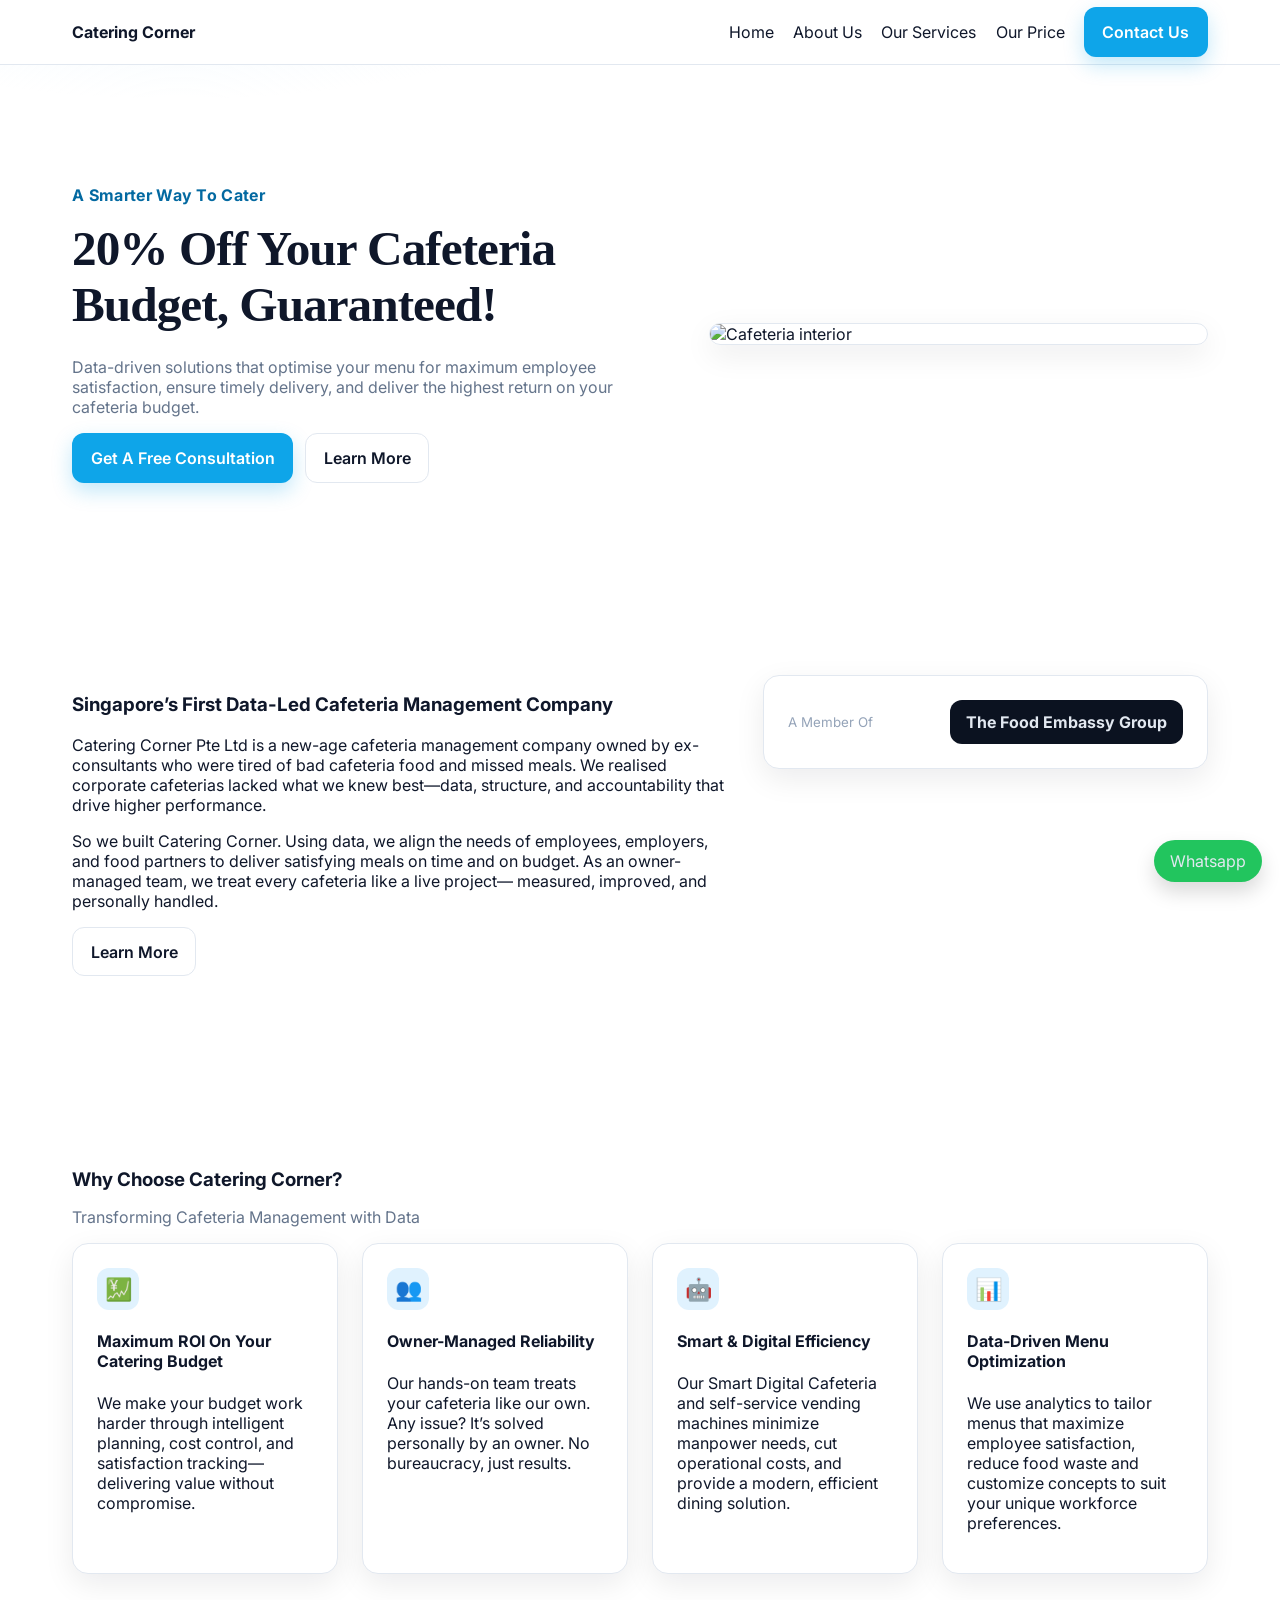
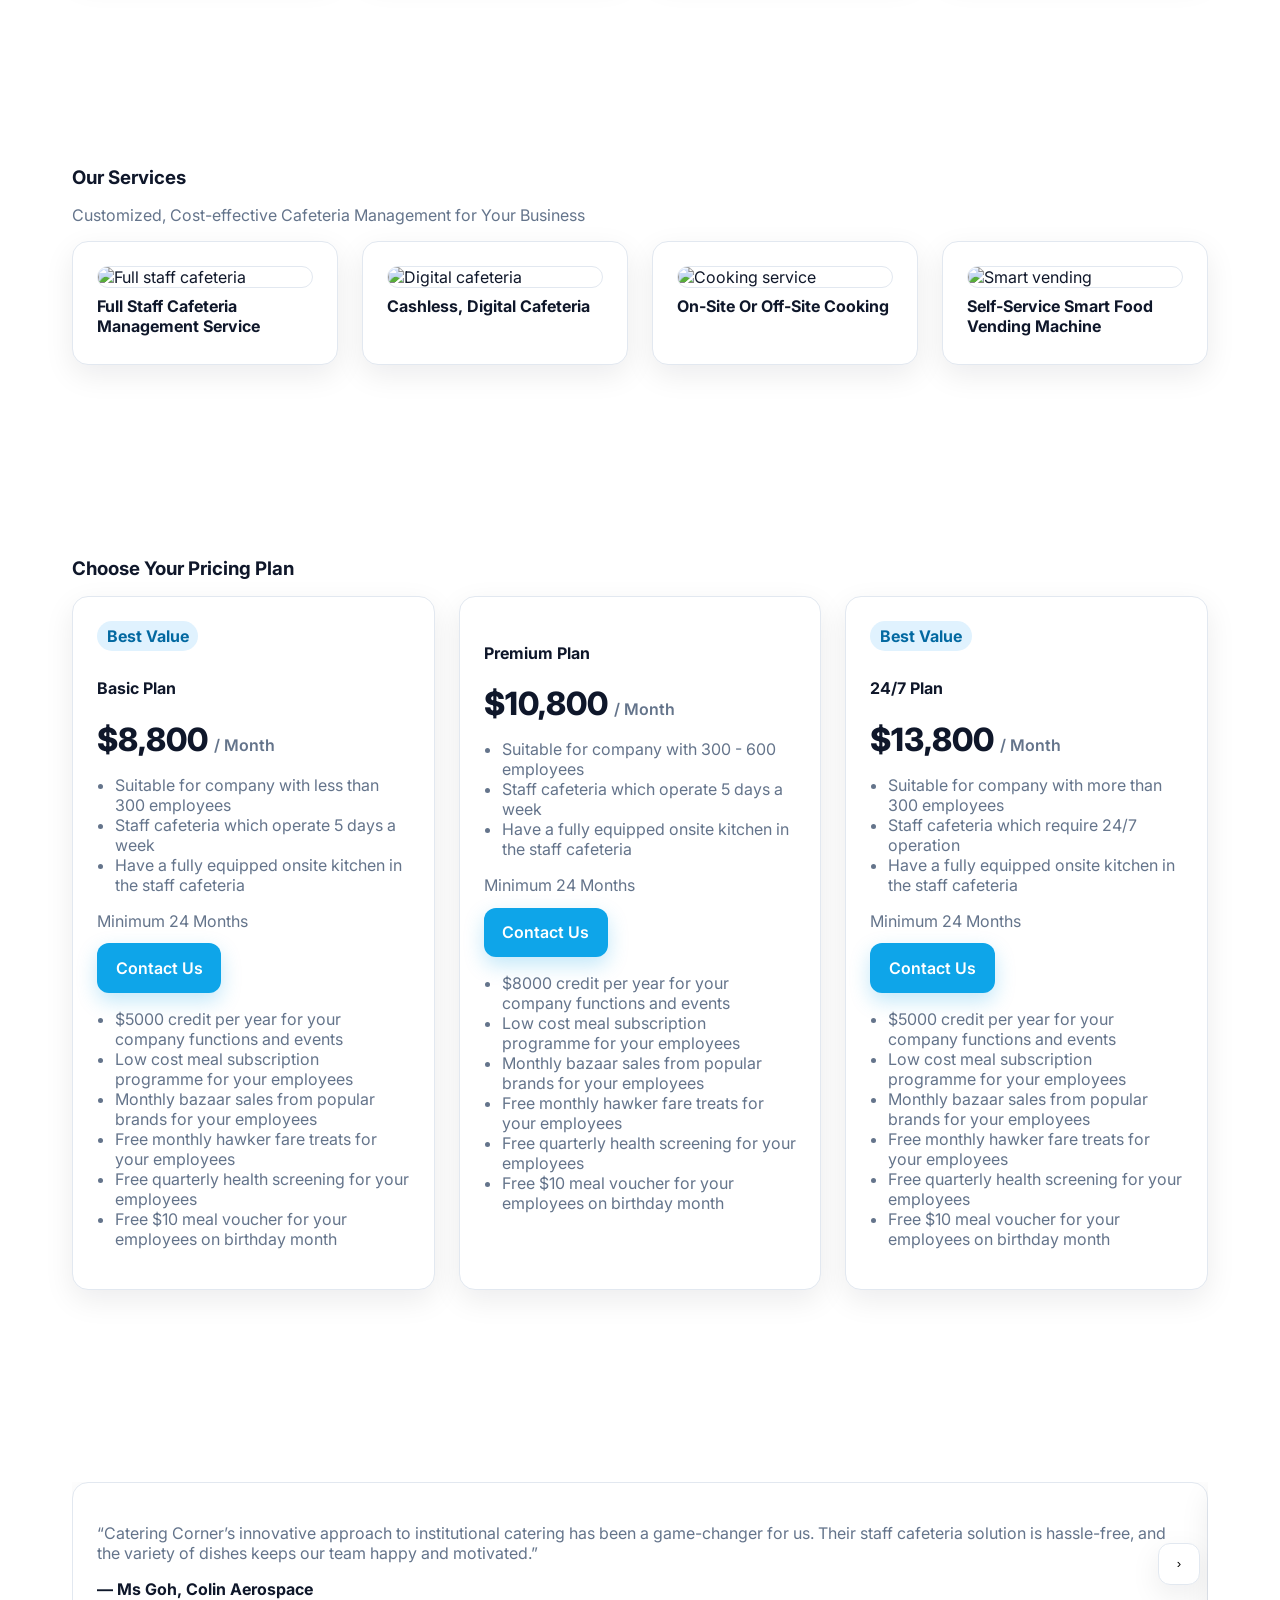
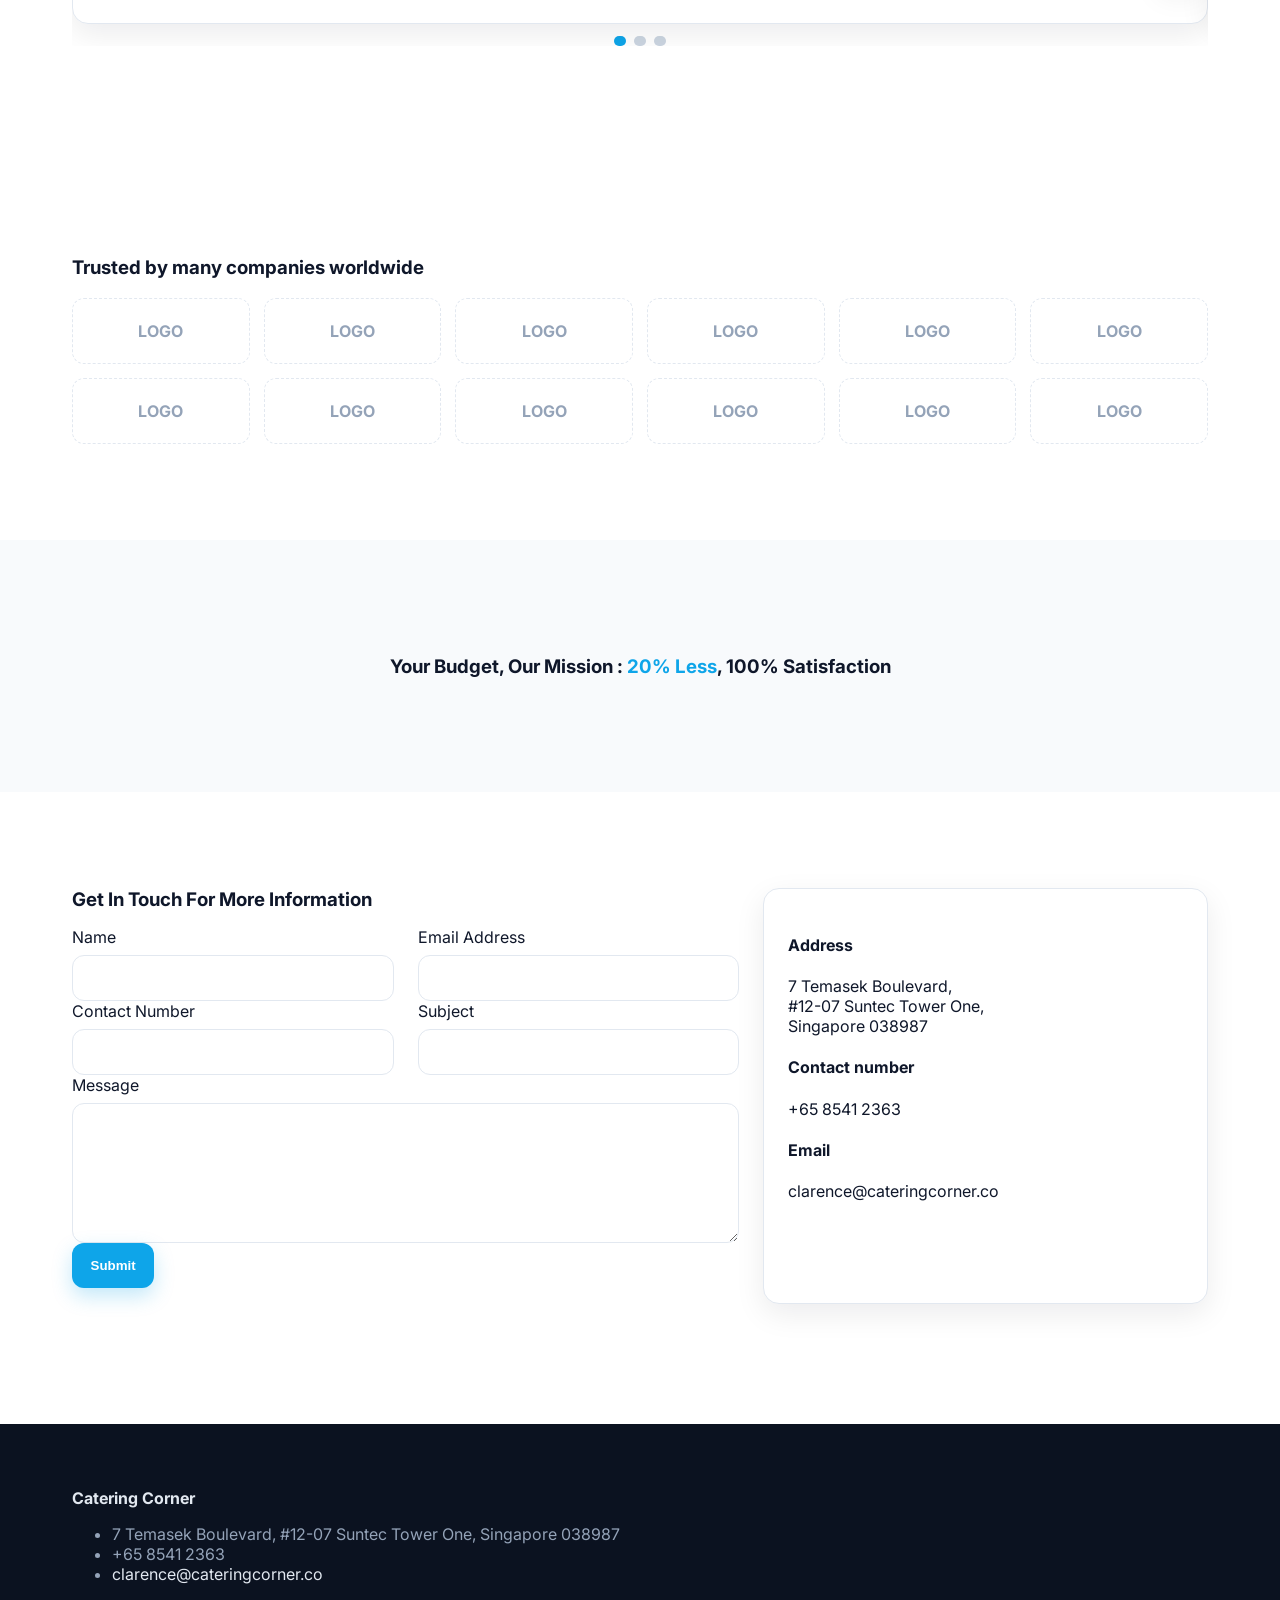
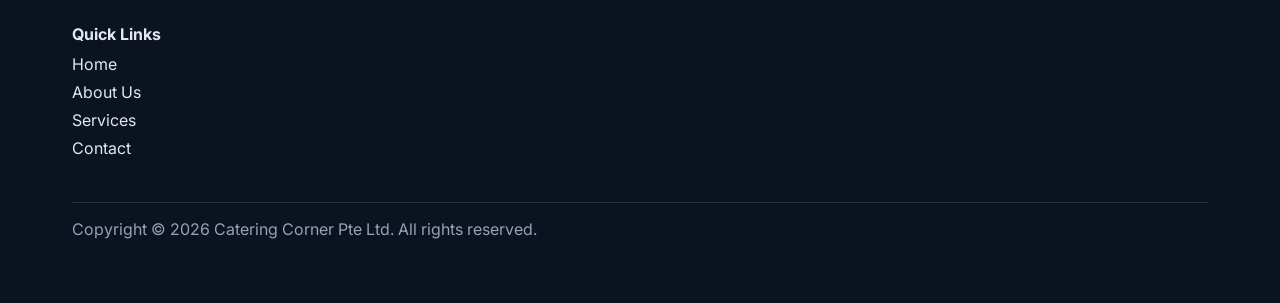
==== commit d12ebf56: "updates" ====
--- a/index.html
+++ b/index.html
@@ -43,7 +43,7 @@
       <div class="container hero-wrap">
         <div class="hero-copy">
           <h1 class="eyebrow">A Smarter Way To Cater</h1>
-          <h2 class="display">20% Off Your Cafeteria Budget, Guaranteed!</h2>
+          <h2 class="display" style="font-family: 'Noto Serif', serif;">20% Off Your Cafeteria Budget, Guaranteed!</h2>
           <p class="lead">
             Data-driven solutions that optimise your menu for maximum employee satisfaction,
             ensure timely delivery, and deliver the highest return on your cafeteria budget.
@@ -119,18 +119,18 @@
     </section>
 
     <!-- ===== Gallery ===== -->
-    <section class="section gallery-strip">
+    <!-- <section class="section gallery-strip">
       <div class="container">
         <h4 class="subheading">In-House Catering Support</h4>
         <div class="gallery">
           <img class="span-2" src="https://cateringcorner.co/wp-content/uploads/2025/02/5421890bde128d2ae2cf040983251fe2-scaled.jpeg" alt="Serving counter"/>
           <img class="span-3" src="https://cateringcorner.co/wp-content/uploads/2025/02/f4d9304157fc6b49ebe4ac36fff3e4c0-768x512.jpeg" alt="Menu screens"/>
           <img src="https://cateringcorner.co/wp-content/uploads/2025/03/WhatsApp-Image-2025-03-07-at-09.53.54-768x513.jpeg" alt="Meal plate"/>
-          <img class="span-2" src="https://cateringcorner.co/wp-content/uploads/2025/03/WhatsApp-Image-2025-03-07-at-09.53.55-768x401.jpeg" alt="Smart vending room"/>
+          <img class="span-2" src="https://cateringcorner.co/wp-content/uploads/2025/03/WhatsApp-Image-2025-03-07-at-09.53.55-768x401.jpeg" alt="Smart vending room"/> -->
           <!-- Add more gallery images if you want 5+ tiles like the live page -->
-        </div>
-      </div>
-    </section>
+        <!-- </div>
+      </div>
+    </section> -->
 
     <!-- ===== Services ===== -->
     <section id="services" class="section services">
@@ -229,7 +229,7 @@
     </section>
 
     <!-- ===== Testimonials ===== -->
-    <section class="section testimonials">
+    <!-- <section class="section testimonials">
       <div class="container">
         <h3 class="section-title">Client Testimonials</h3>
         <div class="slider">
@@ -249,7 +249,32 @@
           </div>
         </div>
       </div>
-    </section>
+    </section> -->
+    <section class="testimonials section">
+    <div class="container">
+      <div class="slider" aria-roledescription="carousel" aria-live="polite">
+        <button class="arrow prev" aria-label="Previous testimonial">‹</button>
+
+        <div class="slides" role="group">
+          <article class="slide">
+            <p class="lead">“Catering Corner’s innovative approach to institutional catering has been a game-changer for us. Their staff cafeteria solution is hassle-free, and the variety of dishes keeps our team happy and motivated.”</p>
+            <strong>— Ms Goh, Colin Aerospace</strong>
+          </article>
+          <article class="slide">
+            <p class="lead">“Since switching to Catering Corner, we’ve seen a huge boost in employee satisfaction. Their commitment to quality meals and cost efficiency has exceeded our expectations.”</p>
+            <strong>— Mr Chiang, DB Schenker</strong>
+          </article>
+          <article class="slide">
+            <p class="lead">“Third testimonial…”</p>
+            <strong>Customer C</strong>
+          </article>
+        </div>
+
+        <button class="arrow next" aria-label="Next testimonial">›</button>
+        <div class="dots" aria-label="Slide selectors"></div>
+      </div>
+    </div>
+  </section>
 
     <!-- ===== Logos ===== -->
     <section class="section logos">
--- a/styles.css
+++ b/styles.css
@@ -39,10 +39,50 @@
 
 /* Header */
 .site-header{position:sticky; top:0; z-index:50; background:rgba(255,255,255,.9); backdrop-filter:saturate(180%) blur(8px); border-bottom:1px solid var(--line)}
-.nav{display:flex; align-items:center; justify-content:space-between; padding:14px 0}
-.brand{display:flex; align-items:center; gap:.6rem}
-.nav-list{display:none; list-style:none; gap:1.2rem; margin:0; padding:0}
-.hamburger{display:inline-flex; width:40px; height:40px; align-items:center; justify-content:center; border:1px solid var(--line); border-radius:12px; background:#fff}
+.container.nav{
+  display:flex;
+  align-items:center;           /* vertical center */
+  justify-content:space-between;
+  gap:clamp(12px,2vw,24px);
+  min-height:64px;
+}
+
+/* Brand block */
+.container.nav > .brand{
+  display:flex;
+  align-items:center;
+  gap:.6rem;
+  line-height:1;           
+}
+
+/* The inner <nav> that holds ul + hamburger */
+.container.nav > nav{
+  display:flex;
+  align-items:center;          
+  gap:16px;
+}
+
+/* Main links */
+.nav-list{
+  display:flex;             
+  align-items:center;
+  gap:1.2rem;
+  margin:0;                
+  padding:0;                 
+  list-style:none;
+}
+.nav-list li{display:flex; align-items:center;}
+
+/* Hamburger stays vertically centered */
+.hamburger{
+  display:inline-flex;
+  align-items:center;
+  justify-content:center;
+  width:40px; height:40px;
+  border:1px solid var(--line);
+  border-radius:12px;
+  background:#fff;
+}
 
 /* Mobile menu */
 .mobile-menu{display:none; border-top:1px solid var(--line); padding:12px var(--s-6)}
@@ -91,11 +131,69 @@
 .note{color:var(--muted); margin:.4rem 0 .8rem}
 
 /* Testimonials */
-.slider{position:relative; overflow:hidden}
-.slides{display:flex; transition:transform .5s ease}
-.slide{min-width:100%; padding:var(--s-6); border:1px solid var(--line); border-radius:var(--radius); background:#fff; box-shadow:var(--shadow)}
+/* .slider{width:100%; max-width: 100% overflow:hidden}
+.slides{display:flex; gap:0; margin:0; padding: 0; width:100%; transition:transform .5s ease}
+.slide{
+  flex:0 0 100%;           
+  max-width:100%;
+  box-sizing:border-box;     
+  padding:clamp(12px, 2.2vw, var(--s-6));
+  word-break:break-word;         
+  overflow-wrap:anywhere;
+}
 .dots{display:flex; gap:8px; justify-content:center; margin-top:12px}
 .dots button{width:10px; height:10px; border-radius:999px; border:none; background:#cbd5e1; cursor:pointer}
+.dots button.active{background:var(--brand)} */
+
+/* Testimonials – Carousel */
+.slider{
+  position:relative;
+  overflow:hidden;
+  width:100%;
+  max-width:100%;
+  touch-action:pan-y; /* allow horizontal swipes */
+}
+
+.slides{
+  display:flex;
+  margin:0; padding:0;
+  gap:0;
+  transition:transform .5s ease;
+  will-change:transform;
+}
+
+/* one slide per view */
+.slide{
+  flex:0 0 100%;
+  max-width:100%;
+  box-sizing:border-box;
+  padding:var(--s-6);
+  border:1px solid var(--line);
+  border-radius:var(--radius);
+  background:#fff;
+  box-shadow:var(--shadow);
+  overflow-wrap:anywhere;
+}
+
+/* arrows */
+.arrow{
+  position:absolute; top:50%; transform:translateY(-50%);
+  width:42px; height:42px;
+  display:inline-flex; align-items:center; justify-content:center;
+  border:1px solid var(--line); border-radius:12px; background:#fff;
+  cursor:pointer; user-select:none;
+  box-shadow:var(--shadow);
+}
+.arrow:hover{border-color:var(--brand); color:var(--brand)}
+.arrow.prev{left:8px}
+.arrow.next{right:8px}
+
+/* dots */
+.dots{display:flex; gap:8px; justify-content:center; margin-top:12px}
+.dots button{
+  width:10px; height:10px; border-radius:999px;
+  border:none; background:#cbd5e1; cursor:pointer
+}
 .dots button.active{background:var(--brand)}
 
 /* Logos */
@@ -121,11 +219,15 @@
 
 /* Breakpoints */
 @media (min-width: 576px){
+  .nav-list {display: none;}
+  .hamburger{display: inline-flex} 
   .container{padding:0 var(--s-8)}
   .logo-grid{grid-template-columns:repeat(4,1fr)}
   .gallery-strip .gallery{grid-template-columns:repeat(3,1fr)}
 }
 @media (min-width: 768px){
+  .nav-list {display: none;}
+  .hamburger{display: inline-flex} 
   .section{padding:var(--s-24) 0}
   .grid.two{grid-template-columns:repeat(2,1fr)}
   .features{grid-template-columns:repeat(2,1fr)}
@@ -145,6 +247,8 @@
   .gallery-strip .gallery{grid-template-columns:repeat(6,1fr)}
 }
 @media (min-width: 1200px){
+  .nav-list{display:flex}
+  .hamburger{display:none}
   .container{max-width: var(--container)}
   .section{padding:var(--s-24) 0}
   .hero{padding:var(--s-30) 0 var(--s-24)}
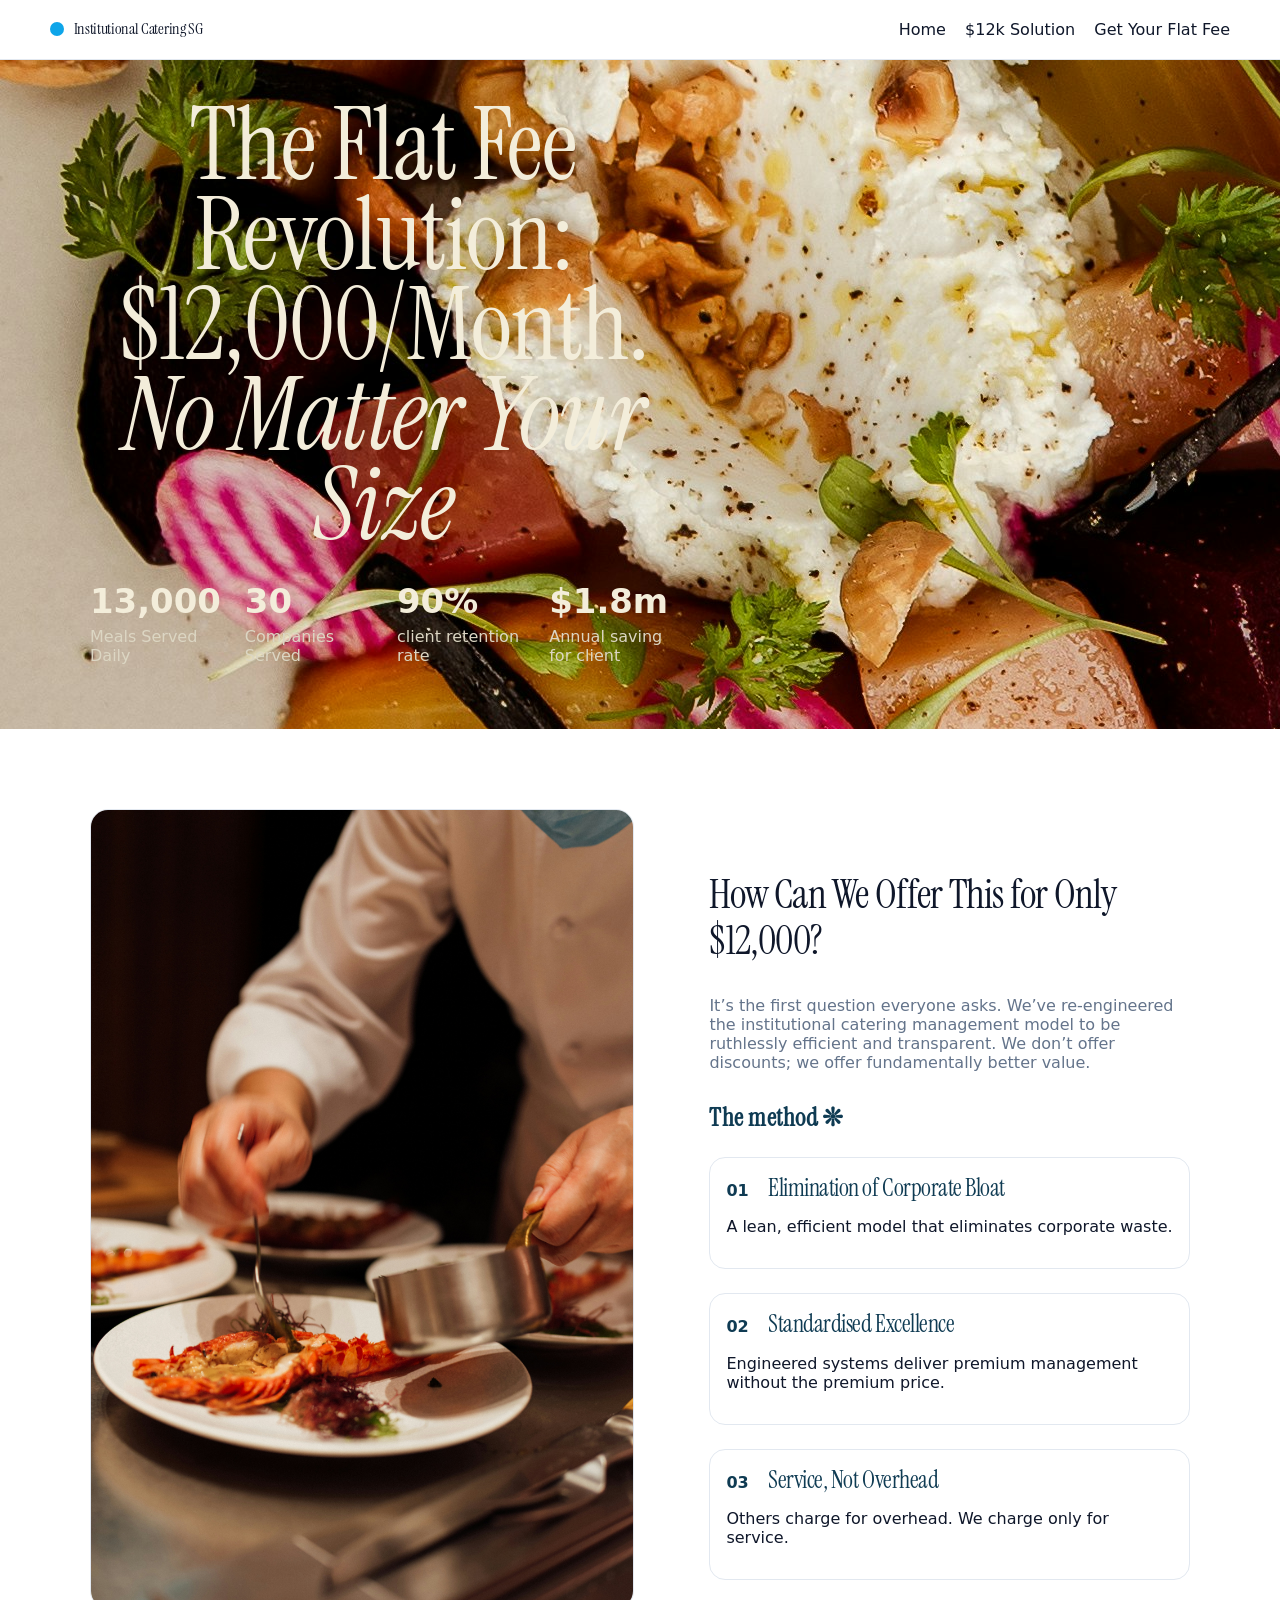
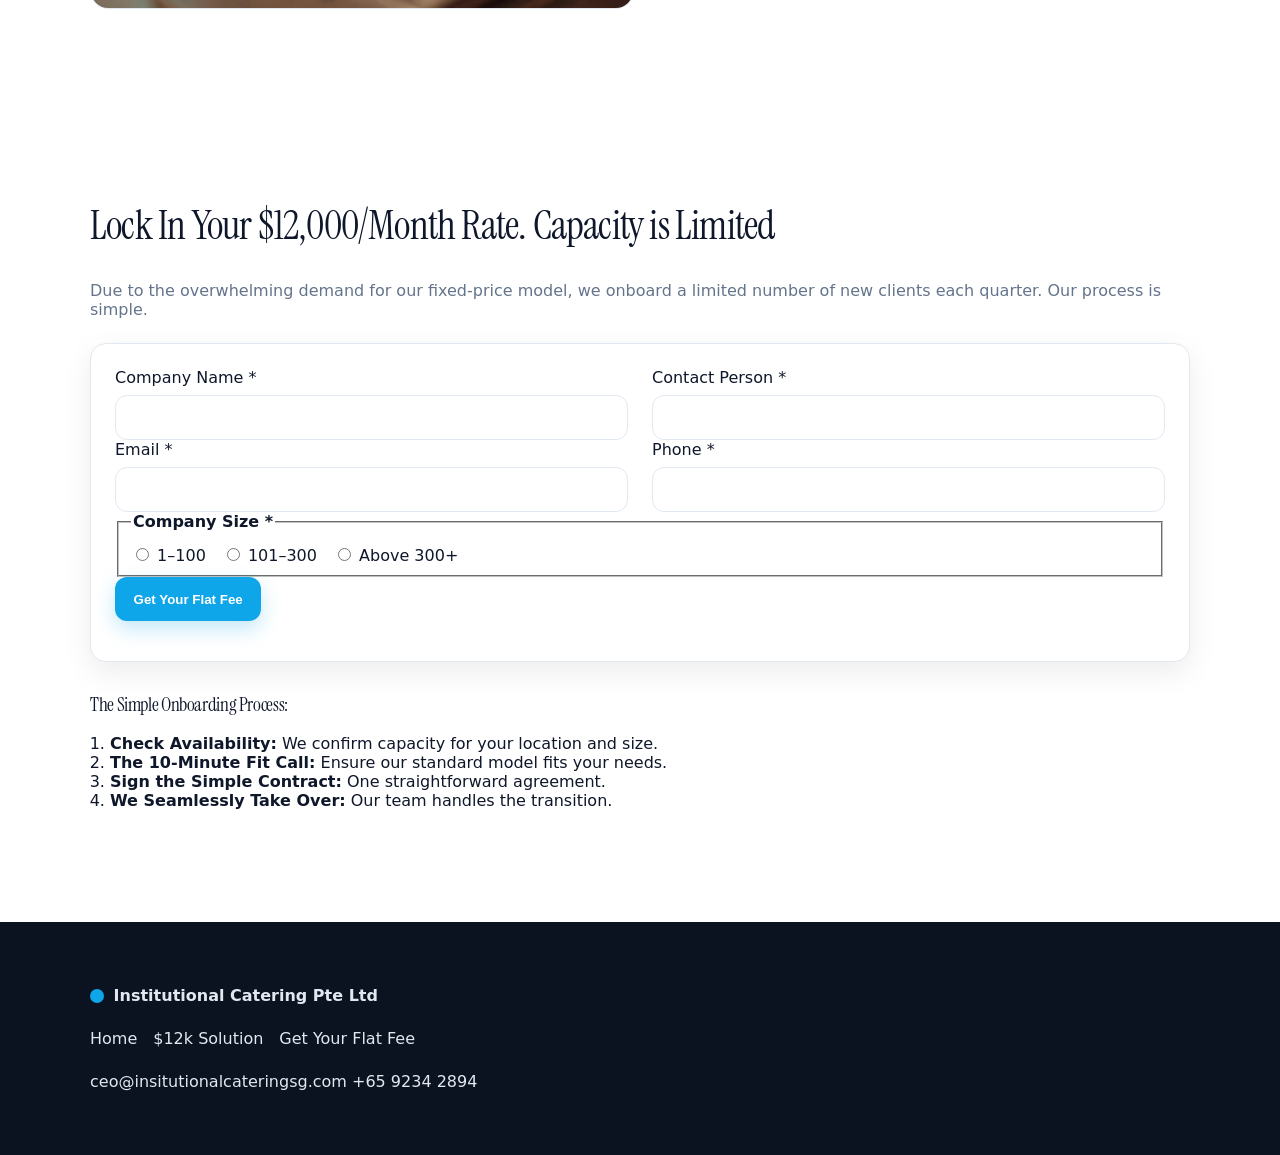
==== commit efbb4154: "Missing connection, missing WA" ====
--- a/index.html
+++ b/index.html
@@ -3,11 +3,11 @@
 <head>
   <meta charset="utf-8" />
   <meta name="viewport" content="width=device-width, initial-scale=1" />
-  <title>Singapore’s Most Preferred Institutional Catering & Staff Cafeteria Management Company - Catering Corner</title>
-  <meta name="description" content="Data-driven cafeteria management, menu optimisation, and smart vending — deliver satisfaction while cutting costs." />
+  <title>Institutional Catering Management | Fixed $12,000 a month</title>
+  <meta name="description" content="We manage your staff cafeteria for one flat fee of $12,000/month. No hidden costs.">
   <link rel="preconnect" href="https://fonts.googleapis.com">
   <link rel="preconnect" href="https://fonts.gstatic.com" crossorigin>
-  <link href="https://fonts.googleapis.com/css2?family=Inter:wght@400;500;600;700;800&display=swap" rel="stylesheet">
+  <link href="https://fonts.googleapis.com/css2?family=Almarai:wght@300;400;700;800&family=Instrument+Serif:ital@0;1&display=swap" rel="stylesheet">
   <link rel="stylesheet" href="./styles.css" />
 </head>
 <body>
@@ -15,330 +15,150 @@
   <header class="site-header">
     <div class="container nav">
       <a class="brand" href="#home" aria-label="Home">
-        <!-- Replace with your SVG/PNG if you have the actual mark -->
-        <strong>Catering Corner</strong>
+        <span class="brand-dot" aria-hidden="true"></span>
+        <span class="brand-name">Institutional Catering SG</span>
       </a>
       <nav aria-label="Primary">
         <ul class="nav-list">
           <li><a href="#home">Home</a></li>
-          <li><a href="#about">About Us</a></li>
-          <li><a href="#services">Our Services</a></li>
-          <li><a href="#pricing">Our Price</a></li>
-          <li><a class="btn btn-primary" href="#contact">Contact Us</a></li>
+          <li><a href="#solution">$12k Solution</a></li>
+          <li><a href="#quote">Get Your Flat Fee</a></li>
         </ul>
-        <button id="hamburger" class="hamburger" aria-expanded="false" aria-controls="mobile-menu" aria-label="Open menu">☰</button>
+        <button id="hamburger" class="hamburger" aria-expanded="false" aria-controls="mobile-menu" aria-label="Open menu">
+          <span></span><span></span><span></span>
+        </button>
       </nav>
     </div>
     <div id="mobile-menu" class="mobile-menu" role="region" aria-label="Mobile Menu">
-      <a href="#about">About Us</a>
-      <a href="#services">Our Services</a>
-      <a href="#pricing">Our Price</a>
-      <a class="btn btn-primary" href="#contact">Contact Us</a>
+      <a href="#home">Home</a>
+      <a href="#solution">$12k Solution</a>
+      <a class="btn btn-primary" href="#quote">Get Your Flat Fee</a>
     </div>
   </header>
 
   <main id="home">
     <!-- ===== Hero ===== -->
     <section class="hero section">
-      <div class="container hero-wrap">
+      <div class="container hero-grid">
         <div class="hero-copy">
-          <h1 class="eyebrow">A Smarter Way To Cater</h1>
-          <h2 class="display" style="font-family: 'Noto Serif', serif;">20% Off Your Cafeteria Budget, Guaranteed!</h2>
+          <h1 class="display">The Flat Fee Revolution: <span class="highlight">$12,000/Month</span>. <span class="highlight" style="font-style: italic;">No Matter Your Size</span></h1>
+          <ul class="stats">
+            <li>
+              <div class="stat-num" data-target="80000">0</div>
+              <div class="stat-label">Meals Served Daily</div>
+            </li>
+            <li>
+              <div class="stat-num" data-target="30">0</div>
+              <div class="stat-label">Companies Served</div>
+            </li>
+            <li>
+              <div class="stat-num">90%</div>
+              <div class="stat-label">client retention rate</div>
+            </li>
+            <li>
+              <div class="stat-num">$1.8m</div>
+              <div class="stat-label">Annual saving for client</div>
+            </li>
+          </ul>
+        </div>
+        <!-- <div class="hero-media">
+          <img src="https://images.unsplash.com/photo-1517248135467-4c7edcad34c4?q=80&w=1600&auto=format&fit=crop" alt="Chef team in institutional kitchen" />
+        </div> -->
+      </div>
+    </section>
+
+    <!-- ===== $12k Solution / How ===== -->
+    <section id="solution" class="section how">
+      <div class="container two-col">
+        <div class="how-media">
+          <img src="images/lucas-law-CPc-PzFL9H4-unsplash.jpg" alt="Team working in a staff cafeteria" />
+        </div>
+        <div class="how-copy">
+          <h2>How Can We Offer This for Only $12,000?</h2>
           <p class="lead">
-            Data-driven solutions that optimise your menu for maximum employee satisfaction,
-            ensure timely delivery, and deliver the highest return on your cafeteria budget.
+            It’s the first question everyone asks. We’ve re-engineered the institutional catering management model to be ruthlessly efficient and transparent.
+            We don’t offer discounts; we offer fundamentally better value.
           </p>
-          <div class="cta-row">
-            <a href="https://wa.me/6585412363/?text=Hi" class="btn btn-primary">Get A Free Consultation</a>
-            <a href="#about" class="btn btn-outline">Learn More</a>
+          <h3 class="method-kicker">The method ❊</h3>
+          <div class="method">
+            <article class="method-item">
+              <div class="num">01 <span class="title">Elimination of Corporate Bloat</span>
+              </div>
+              <p>A lean, efficient model that eliminates corporate waste.</p>
+            </article>
+            <article class="method-item">
+              <div class="num">02 <span class="title">Standardised Excellence</span></div>
+              <p>Engineered systems deliver premium management without the premium price.</p>
+            </article>
+            <article class="method-item">
+              <div class="num">03 <span class="title">Service, Not Overhead</span></div>
+              <p>Others charge for overhead. We charge only for service.</p>
+            </article>
           </div>
-        </div>
-        <div class="hero-media">
-          <!-- Current hero image from the site (swap to your stock if preferred) -->
-          <img src="https://cateringcorner.co/wp-content/uploads/2025/03/IR5_9377-min.jpg" alt="Cafeteria interior" loading="lazy"/>
         </div>
       </div>
     </section>
 
-    <!-- ===== About ===== -->
-    <section id="about" class="section about">
+    <!-- ===== Lock In Rate / Quote Form ===== -->
+    <section id="quote" class="section quote">
       <div class="container">
-        <div class="about-grid">
-          <div>
-            <h3 class="kicker">Singapore’s First Data-Led Cafeteria Management Company</h3>
-            <p>
-              Catering Corner Pte Ltd is a new-age cafeteria management company owned by ex-consultants who were tired of
-              bad cafeteria food and missed meals. We realised corporate cafeterias lacked what we knew best—data, structure,
-              and accountability that drive higher performance.
-            </p>
-            <p>
-              So we built Catering Corner. Using data, we align the needs of employees, employers, and food partners to deliver
-              satisfying meals on time and on budget. As an owner-managed team, we treat every cafeteria like a live project—
-              measured, improved, and personally handled.
-            </p>
-            <a href="#services" class="btn btn-outline">Learn More</a>
+        <h2>Lock In Your $12,000/Month Rate. Capacity is Limited</h2>
+        <p class="lead">
+          Due to the overwhelming demand for our fixed-price model, we onboard a limited number of new clients each quarter.
+          Our process is simple.
+        </p>
+
+        <form id="quote-form" novalidate class="card quote-form">
+          <div class="grid two">
+            <label class="field">
+              <span>Company Name *</span>
+              <input name="company" required />
+            </label>
+            <label class="field">
+              <span>Contact Person *</span>
+              <input name="contact" required />
+            </label>
           </div>
-          <aside class="about-aside">
-            <div class="member-of card">
-              <small class="muted">A Member Of</small>
-              <div class="embassy-logo">The Food Embassy Group</div>
+
+          <div class="grid two">
+            <label class="field">
+              <span>Email *</span>
+              <input type="email" name="email" required />
+            </label>
+            <label class="field">
+              <span>Phone *</span>
+              <input type="tel" name="phone" required />
+            </label>
+          </div>
+
+          <fieldset class="field">
+            <legend>Company Size *</legend>
+            <div class="sizes">
+              <label><input type="radio" name="size" value="1-100" required /> 1–100</label>
+              <label><input type="radio" name="size" value="101-300" /> 101–300</label>
+              <label><input type="radio" name="size" value="300+" /> Above 300+</label>
             </div>
-          </aside>
-        </div>
-      </div>
-    </section>
+          </fieldset>
 
-    <!-- ===== Why Choose Us ===== -->
-    <section class="section why">
-      <div class="container">
-        <h3 class="section-title">Why Choose Catering Corner?</h3>
-        <p class="lead">Transforming Cafeteria Management with Data</p>
-        <div class="grid features">
-          <article class="card feature">
-            <div class="icon">💹</div>
-            <h4>Maximum ROI On Your Catering Budget</h4>
-            <p>We make your budget work harder through intelligent planning, cost control, and satisfaction tracking—delivering value without compromise.</p>
-          </article>
-          <article class="card feature">
-            <div class="icon">👥</div>
-            <h4>Owner-Managed Reliability</h4>
-            <p>Our hands-on team treats your cafeteria like our own. Any issue? It’s solved personally by an owner. No bureaucracy, just results.</p>
-          </article>
-          <article class="card feature">
-            <div class="icon">🤖</div>
-            <h4>Smart &amp; Digital Efficiency</h4>
-            <p>Our Smart Digital Cafeteria and self-service vending machines minimize manpower needs, cut operational costs, and provide a modern, efficient dining solution.</p>
-          </article>
-          <article class="card feature">
-            <div class="icon">📊</div>
-            <h4>Data-Driven Menu Optimization</h4>
-            <p>We use analytics to tailor menus that maximize employee satisfaction, reduce food waste and customize concepts to suit your unique workforce preferences.</p>
-          </article>
-        </div>
-      </div>
-    </section>
+          <button type="submit" class="btn btn-primary">Get Your Flat Fee</button>
+          <p id="form-status" class="muted" role="status" aria-live="polite"></p>
+        </form>
 
-    <!-- ===== Gallery ===== -->
-    <!-- <section class="section gallery-strip">
-      <div class="container">
-        <h4 class="subheading">In-House Catering Support</h4>
-        <div class="gallery">
-          <img class="span-2" src="https://cateringcorner.co/wp-content/uploads/2025/02/5421890bde128d2ae2cf040983251fe2-scaled.jpeg" alt="Serving counter"/>
-          <img class="span-3" src="https://cateringcorner.co/wp-content/uploads/2025/02/f4d9304157fc6b49ebe4ac36fff3e4c0-768x512.jpeg" alt="Menu screens"/>
-          <img src="https://cateringcorner.co/wp-content/uploads/2025/03/WhatsApp-Image-2025-03-07-at-09.53.54-768x513.jpeg" alt="Meal plate"/>
-          <img class="span-2" src="https://cateringcorner.co/wp-content/uploads/2025/03/WhatsApp-Image-2025-03-07-at-09.53.55-768x401.jpeg" alt="Smart vending room"/> -->
-          <!-- Add more gallery images if you want 5+ tiles like the live page -->
-        <!-- </div>
-      </div>
-    </section> -->
-
-    <!-- ===== Services ===== -->
-    <section id="services" class="section services">
-      <div class="container">
-        <h3 class="section-title">Our Services</h3>
-        <p class="lead">Customized, Cost-effective Cafeteria Management for Your Business</p>
-        <div class="grid service-grid">
-          <article class="card service">
-            <img src="https://cateringcorner.co/wp-content/uploads/2025/02/5421890bde128d2ae2cf040983251fe2-scaled.jpeg" alt="Full staff cafeteria"/>
-            <h4>Full Staff Cafeteria Management Service</h4>
-          </article>
-          <article class="card service">
-            <img src="https://cateringcorner.co/wp-content/uploads/2025/02/f4d9304157fc6b49ebe4ac36fff3e4c0-768x512.jpeg" alt="Digital cafeteria"/>
-            <h4>Cashless, Digital Cafeteria</h4>
-          </article>
-          <article class="card service">
-            <img src="https://cateringcorner.co/wp-content/uploads/2025/03/WhatsApp-Image-2025-03-07-at-09.53.54-768x513.jpeg" alt="Cooking service"/>
-            <h4>On-Site Or Off-Site Cooking</h4>
-          </article>
-          <article class="card service">
-            <img src="https://cateringcorner.co/wp-content/uploads/2025/03/WhatsApp-Image-2025-03-07-at-09.53.55-768x401.jpeg" alt="Smart vending"/>
-            <h4>Self-Service Smart Food Vending Machine</h4>
-          </article>
-        </div>
-      </div>
-    </section>
-
-    <!-- ===== Pricing ===== -->
-    <section id="pricing" class="section pricing">
-      <div class="container">
-        <h3 class="section-title">Choose Your Pricing Plan</h3>
-        <div class="pricing-grid">
-          <article class="price-card card">
-            <div class="badge">Best Value</div>
-            <h4>Basic Plan</h4>
-            <div class="price">$8,800 <span>/ Month</span></div>
-            <ul class="features-list">
-              <li>Suitable for company with less than 300 employees</li>
-              <li>Staff cafeteria which operate 5 days a week</li>
-              <li>Have a fully equipped onsite kitchen in the staff cafeteria</li>
-            </ul>
-            <div class="note">Minimum 24 Months</div>
-            <a class="btn btn-primary" href="#contact">Contact Us</a>
-            <ul class="perks">
-              <li>$5000 credit per year for your company functions and events</li>
-              <li>Low cost meal subscription programme for your employees</li>
-              <li>Monthly bazaar sales from popular brands for your employees</li>
-              <li>Free monthly hawker fare treats for your employees</li>
-              <li>Free quarterly health screening for your employees</li>
-              <li>Free $10 meal voucher for your employees on birthday month</li>
-            </ul>
-          </article>
-
-          <article class="price-card card">
-            <h4>Premium Plan</h4>
-            <div class="price">$10,800 <span>/ Month</span></div>
-            <ul class="features-list">
-              <li>Suitable for company with 300 - 600 employees</li>
-              <li>Staff cafeteria which operate 5 days a week</li>
-              <li>Have a fully equipped onsite kitchen in the staff cafeteria</li>
-            </ul>
-            <div class="note">Minimum 24 Months</div>
-            <a class="btn btn-primary" href="#contact">Contact Us</a>
-            <ul class="perks">
-              <li>$8000 credit per year for your company functions and events</li>
-              <li>Low cost meal subscription programme for your employees</li>
-              <li>Monthly bazaar sales from popular brands for your employees</li>
-              <li>Free monthly hawker fare treats for your employees</li>
-              <li>Free quarterly health screening for your employees</li>
-              <li>Free $10 meal voucher for your employees on birthday month</li>
-            </ul>
-          </article>
-
-          <article class="price-card card">
-            <div class="badge">Best Value</div>
-            <h4>24/7 Plan</h4>
-            <div class="price">$13,800 <span>/ Month</span></div>
-            <ul class="features-list">
-              <li>Suitable for company with more than 300 employees</li>
-              <li>Staff cafeteria which require 24/7 operation</li>
-              <li>Have a fully equipped onsite kitchen in the staff cafeteria</li>
-            </ul>
-            <div class="note">Minimum 24 Months</div>
-            <a class="btn btn-primary" href="#contact">Contact Us</a>
-            <ul class="perks">
-              <li>$5000 credit per year for your company functions and events</li>
-              <li>Low cost meal subscription programme for your employees</li>
-              <li>Monthly bazaar sales from popular brands for your employees</li>
-              <li>Free monthly hawker fare treats for your employees</li>
-              <li>Free quarterly health screening for your employees</li>
-              <li>Free $10 meal voucher for your employees on birthday month</li>
-            </ul>
-          </article>
-        </div>
-      </div>
-    </section>
-
-    <!-- ===== Testimonials ===== -->
-    <!-- <section class="section testimonials">
-      <div class="container">
-        <h3 class="section-title">Client Testimonials</h3>
-        <div class="slider">
-          <div class="slides" id="slides">
-            <figure class="slide">
-              <blockquote>“Catering Corner’s innovative approach to institutional catering has been a game-changer for us. Their staff cafeteria solution is hassle-free, and the variety of dishes keeps our team happy and motivated.”</blockquote>
-              <figcaption>— Ms Goh, Colin Aerospace</figcaption>
-            </figure>
-            <figure class="slide">
-              <blockquote>“Since switching to Catering Corner, we’ve seen a huge boost in employee satisfaction. Their commitment to quality meals and cost efficiency has exceeded our expectations.”</blockquote>
-              <figcaption>— Mr Chiang, DB Schenker</figcaption>
-            </figure>
-          </div>
-          <div class="dots">
-            <button class="active" aria-label="Slide 1"></button>
-            <button aria-label="Slide 2"></button>
-          </div>
-        </div>
-      </div>
-    </section> -->
-    <section class="testimonials section">
-    <div class="container">
-      <div class="slider" aria-roledescription="carousel" aria-live="polite">
-        <button class="arrow prev" aria-label="Previous testimonial">‹</button>
-
-        <div class="slides" role="group">
-          <article class="slide">
-            <p class="lead">“Catering Corner’s innovative approach to institutional catering has been a game-changer for us. Their staff cafeteria solution is hassle-free, and the variety of dishes keeps our team happy and motivated.”</p>
-            <strong>— Ms Goh, Colin Aerospace</strong>
-          </article>
-          <article class="slide">
-            <p class="lead">“Since switching to Catering Corner, we’ve seen a huge boost in employee satisfaction. Their commitment to quality meals and cost efficiency has exceeded our expectations.”</p>
-            <strong>— Mr Chiang, DB Schenker</strong>
-          </article>
-          <article class="slide">
-            <p class="lead">“Third testimonial…”</p>
-            <strong>Customer C</strong>
-          </article>
+        <div id="success" class="success card" hidden>
+          <h3>Your Quote is Secured!</h3>
+          <p>Thank you for your interest in a simpler, smarter way to manage your cafeteria. We’ll contact you within 1 business day to discuss your needs and confirm your flat-fee proposal.</p>
+          <p><strong>What to expect next:</strong> a brief 10-minute call to confirm details and answer your questions.</p>
         </div>
 
-        <button class="arrow next" aria-label="Next testimonial">›</button>
-        <div class="dots" aria-label="Slide selectors"></div>
-      </div>
-    </div>
-  </section>
-
-    <!-- ===== Logos ===== -->
-    <section class="section logos">
-      <div class="container">
-        <h3 class="subheading">Trusted by many companies worldwide</h3>
-        <!-- Keep placeholders; swap to your actual client logos if you have usage rights -->
-        <div class="logo-grid">
-          <div class="logo">LOGO</div><div class="logo">LOGO</div><div class="logo">LOGO</div>
-          <div class="logo">LOGO</div><div class="logo">LOGO</div><div class="logo">LOGO</div>
-          <div class="logo">LOGO</div><div class="logo">LOGO</div><div class="logo">LOGO</div>
-          <div class="logo">LOGO</div><div class="logo">LOGO</div><div class="logo">LOGO</div>
+        <div class="onboarding">
+          <h3>The Simple Onboarding Process:</h3>
+          <ol>
+            <li><strong>Check Availability:</strong> We confirm capacity for your location and size.</li>
+            <li><strong>The 10-Minute Fit Call:</strong> Ensure our standard model fits your needs.</li>
+            <li><strong>Sign the Simple Contract:</strong> One straightforward agreement.</li>
+            <li><strong>We Seamlessly Take Over:</strong> Our team handles the transition.</li>
+          </ol>
         </div>
-      </div>
-    </section>
-
-    <!-- ===== CTA line ===== -->
-    <section class="section budget">
-      <div class="container">
-        <h3>Your Budget, Our Mission : <span class="highlight">20% Less</span>, 100% Satisfaction</h3>
-      </div>
-    </section>
-
-    <!-- ===== Contact ===== -->
-    <section id="contact" class="section contact">
-      <div class="container contact-grid">
-        <div>
-          <h3 class="section-title">Get In Touch For More Information</h3>
-          <form id="contact-form" novalidate>
-            <div class="grid two">
-              <label class="field">
-                <span>Name</span>
-                <input name="name" required />
-              </label>
-              <label class="field">
-                <span>Email Address</span>
-                <input name="email" type="email" required />
-              </label>
-            </div>
-            <div class="grid two">
-              <label class="field">
-                <span>Contact Number</span>
-                <input name="phone" inputmode="tel" />
-              </label>
-              <label class="field">
-                <span>Subject</span>
-                <input name="subject" />
-              </label>
-            </div>
-            <label class="field">
-              <span>Message</span>
-              <textarea name="message" required></textarea>
-            </label>
-            <button class="btn btn-primary" type="submit">Submit</button>
-            <p id="form-status" class="muted" role="status" aria-live="polite"></p>
-          </form>
-        </div>
-        <aside class="card contact-card">
-          <h4>Address</h4>
-          <p>7 Temasek Boulevard,<br/>#12-07 Suntec Tower One,<br/>Singapore 038987</p>
-          <h4>Contact number</h4>
-          <p>+65 8541 2363</p>
-          <h4>Email</h4>
-          <p><a href="mailto:clarence@cateringcorner.co">clarence@cateringcorner.co</a></p>
-        </aside>
       </div>
     </section>
   </main>
@@ -346,28 +166,24 @@
   <!-- ===== Footer ===== -->
   <footer class="site-footer">
     <div class="container footer-grid">
-      <div>
-        <div class="brand"><strong>Catering Corner</strong></div>
-        <ul class="muted">
-          <li>7 Temasek Boulevard, #12-07 Suntec Tower One, Singapore 038987</li>
-          <li>+65 8541 2363</li>
-          <li><a href="mailto:clarence@cateringcorner.co">clarence@cateringcorner.co</a></li>
-        </ul>
+      <div class="foot-brand">
+        <span class="brand-dot" aria-hidden="true"></span>
+        <strong>Institutional Catering Pte Ltd</strong>
       </div>
-      <div>
-        <strong>Quick Links</strong>
-        <ul class="footer-links">
-          <li><a href="#home">Home</a></li>
-          <li><a href="#about">About Us</a></li>
-          <li><a href="#services">Services</a></li>
-          <li><a href="#contact">Contact</a></li>
-        </ul>
+      <ul class="foot-links">
+        <li><a href="#home">Home</a></li>
+        <li><a href="#solution">$12k Solution</a></li>
+        <li><a href="#quote">Get Your Flat Fee</a></li>
+      </ul>
+      <div class="foot-contact">
+        <a href="mailto:ceo@insitutionalcateringsg.com">ceo@insitutionalcateringsg.com</a>
+        <a href="https://wa.me/6592342894?text=Hi%20there%2C%20I%E2%80%99d%20like%20a%20quote."
+        class="phone-link"
+        target="_blank" rel="noopener">
+        +65 9234 2894
+      </a>
       </div>
-      <div class="copyright muted">Copyright © <span id="year"></span> Catering Corner Pte Ltd. All rights reserved.</div>
     </div>
-
-    <!-- Floating WhatsApp -->
-    <a class="wa-btn" href="https://wa.me/6585412363/?text=Hi" target="_blank" rel="noopener" aria-label="Chat on WhatsApp">Whatsapp</a>
   </footer>
 
   <script src="./main.js"></script>
--- a/styles.css
+++ b/styles.css
@@ -1,88 +1,63 @@
-/* 1:1 structure + tuned spacing/breakpoints. Adjust colors here if needed. */
+/* Replica scaffold for institutionalcateringsg.com — HTML/CSS/JS only */
 :root{
   --bg:#ffffff;
-  --text:#0f172a;
+  --ink:#0f172a;
   --muted:#64748b;
   --line:#e2e8f0;
-  --brand:#0ea5e9;
-  --brand-700:#0369a1;
-  --accent:#10b981;
+  --brand:#111827;         /* deep ink for headings */
+  --accent:#0ea5e9;        /* highlight */
+  --accent-700:#0369a1;
 
-  --radius:16px;
-  --radius-lg:22px;
-  --shadow: 0 10px 30px rgba(2,8,23,.08);
+  --container:1180px;
+  --r:16px;
+  --shadow:0 10px 30px rgba(2,8,23,.08);
 
-  --container:1200px;
-  --s-4:16px; --s-6:24px; --s-7:28px; --s-8:32px;
-  --s-16:64px; --s-20:80px; --s-24:96px; --s-30:120px;
+  --s-4:16px; --s-6:24px; --s-8:32px; --s-10:40px; --s-12:48px;
+  --s-16:64px; --s-20:80px; --s-24:96px; --s-28:112px;
 }
 
+/* Typography: Almarai for body, Instrument Serif for headings */
+html, body{
+  font-family: "Almarai", ui-sans-serif, system-ui, -apple-system, Segoe UI, Roboto, Arial, "Noto Sans", "Apple Color Emoji", "Segoe UI Emoji", "Segoe UI Symbol", sans-serif;
+  -webkit-font-smoothing: antialiased;
+  -moz-osx-font-smoothing: grayscale;
+}
+
+/* Headings & display text */
+:where(h1,h2,h3,h4,h5,h6,.display,.section-title,.kicker,.brand-name, .title){
+  font-family: "Instrument Serif", ui-serif, Georgia, Cambria, "Times New Roman", Times, serif;
+  font-weight: 400;          /* Instrument Serif is regular-weight; keep headings crisp */
+  letter-spacing: -.02em;         /* tighten serif tracking */
+  line-height: 1.15;         /* pleasant heading rhythm */
+}
+
+/* Optional: make small labels still use Almarai (if you prefer) */
+/* .kicker { font-family: "Almarai", ui-sans-serif, system-ui, sans-serif; } */
+
 *{box-sizing:border-box}
-html,body{margin:0; padding:0; font-family:Inter,system-ui,Segoe UI,Roboto,Arial,sans-serif; color:var(--text); background:var(--bg)}
+html,body{margin:0; padding:0; font-family:Inter,system-ui,Segoe UI,Roboto,Arial,sans-serif; color:var(--ink); background:var(--bg)}
 img{max-width:100%; display:block}
 a{text-decoration:none; color:inherit}
 
-.container{width:100%; max-width:var(--container); margin-inline:auto; padding:0 var(--s-6)}
+.container{width:100%; max-width:var(--container); margin-inline:auto; padding:0 var(--s-10)}
+.container h2{font-size: 40px}
 .section{padding:var(--s-20) 0}
+.display{font-size:100px; line-height:0.9; letter-spacing:-.01em; margin:0 0 var(--s-8); color: #f3edda; text-align: center;}
 .lead{color:var(--muted)}
 .muted{color:#94a3b8}
-.highlight{color:var(--brand)}
-.card{background:#fff; border:1px solid var(--line); border-radius:var(--radius); padding:var(--s-6); box-shadow:var(--shadow)}
+.card{border:1px solid var(--line); border-radius:var(--r); background:#fff; box-shadow:var(--shadow); padding:var(--s-6)}
 .btn{display:inline-flex; align-items:center; gap:.6rem; padding:.85rem 1.1rem; border-radius:12px; border:1px solid transparent; font-weight:600; transition:.25s ease}
-.btn-primary{background:var(--brand); color:#fff; box-shadow:0 8px 20px rgba(14,165,233,.25)}
-.btn-primary:hover{background:var(--brand-700)}
-.btn-outline{border-color:var(--line); color:var(--text); background:#fff}
-.btn-outline:hover{border-color:var(--brand); color:var(--brand)}
-.grid{display:grid; gap:var(--s-6)}
-.grid.two{grid-template-columns:1fr}
-.section-title{margin:0 0 var(--s-4); font-size:clamp(1.4rem,2.2vw+1rem,2rem)}
+.btn-primary{background:var(--accent); color:#fff; box-shadow:0 8px 20px rgba(14,165,233,.25)}
+.btn-primary:hover{background:var(--accent-700)}
 
 /* Header */
-.site-header{position:sticky; top:0; z-index:50; background:rgba(255,255,255,.9); backdrop-filter:saturate(180%) blur(8px); border-bottom:1px solid var(--line)}
-.container.nav{
-  display:flex;
-  align-items:center;           /* vertical center */
-  justify-content:space-between;
-  gap:clamp(12px,2vw,24px);
-  min-height:64px;
-}
-
-/* Brand block */
-.container.nav > .brand{
-  display:flex;
-  align-items:center;
-  gap:.6rem;
-  line-height:1;           
-}
-
-/* The inner <nav> that holds ul + hamburger */
-.container.nav > nav{
-  display:flex;
-  align-items:center;          
-  gap:16px;
-}
-
-/* Main links */
-.nav-list{
-  display:flex;             
-  align-items:center;
-  gap:1.2rem;
-  margin:0;                
-  padding:0;                 
-  list-style:none;
-}
-.nav-list li{display:flex; align-items:center;}
-
-/* Hamburger stays vertically centered */
-.hamburger{
-  display:inline-flex;
-  align-items:center;
-  justify-content:center;
-  width:40px; height:40px;
-  border:1px solid var(--line);
-  border-radius:12px;
-  background:#fff;
-}
+.site-header{position:sticky; top:0; z-index:40; background:rgba(255,255,255,.9); backdrop-filter:saturate(180%) blur(8px); border-bottom:1px solid var(--line)}
+.nav{display:flex; align-items:center; justify-content:space-between; padding:20px 0}
+.brand{display:flex; align-items:center; gap:.6rem; font-weight:800}
+.brand-dot{width:14px; height:14px; border-radius:50%; background:var(--accent)}
+.nav-list{display:none; list-style:none; gap:1.2rem; margin:0; padding:0}
+.hamburger{display:inline-flex; width:44px; height:44px; align-items:center; justify-content:center; border:1px solid var(--line); border-radius:12px; background:#fff}
+.hamburger span{display:block; width:18px; height:2px; background:var(--ink); margin:2px 0}
 
 /* Mobile menu */
 .mobile-menu{display:none; border-top:1px solid var(--line); padding:12px var(--s-6)}
@@ -90,166 +65,60 @@
 .mobile-menu a{display:block; padding:12px 0}
 
 /* Hero */
-.hero{position:relative; overflow:hidden; padding:var(--s-30) 0 var(--s-20)}
-.hero::before{content:""; position:absolute; inset:-40% -10% auto -10%; height:80%;
-  background:
-    radial-gradient(600px 280px at 20% -10%, #e0f2fe, transparent),
-    radial-gradient(500px 240px at 80% -15%, #f0fdf4, transparent);
-}
-.hero-wrap{display:grid; gap:var(--s-7); align-items:center}
-.eyebrow{font-size:1rem; margin:0 0 var(--s-4); color:var(--brand-700); letter-spacing:.02em}
-.display{font-size:clamp(1.8rem,2.6vw + 1rem,3.1rem); line-height:1.14; letter-spacing:-.02em; margin:.2rem 0 var(--s-6)}
-.cta-row{display:flex; gap:12px; margin-top:var(--s-4)}
-.hero-media{border-radius:var(--radius-lg); overflow:hidden; border:1px solid var(--line); box-shadow:var(--shadow)}
+.hero{position:relative; overflow:hidden; padding:var(--s-10) 0 var(--s-16); background-image: url('images/edward-howell-vvUy1hWVYEA-unsplash.jpg')}
+.hero-grid{display:grid; gap:var(--s-8); align-items:center; }
+/* .hero-media{border:1px solid var(--line); border-radius:18px; overflow:hidden; box-shadow:var(--shadow)} */
 
-/* About */
-.about-grid{display:grid; gap:var(--s-6); align-items:start}
-.member-of{display:flex; align-items:center; justify-content:space-between; gap:var(--s-4)}
-.embassy-logo{padding:12px 16px; border-radius:12px; background:#0b1220; color:#e2e8f0; font-weight:700; text-align:center}
-
-/* Why */
-.features{grid-template-columns:1fr}
-.feature .icon{width:42px; height:42px; border-radius:12px; display:inline-flex; align-items:center; justify-content:center; background:#e0f2fe; color:#0369a1; font-size:22px}
-
-/* Gallery */
-.gallery-strip .gallery{display:grid; grid-auto-rows:180px; gap:14px}
-.gallery-strip img{width:100%; height:100%; object-fit:cover; border-radius:14px; border:1px solid var(--line)}
-.span-2{grid-column:span 2}
-.span-3{grid-column:span 3}
-
-/* Services */
-.service-grid{grid-template-columns:1fr}
-.service img{border-radius:12px; border:1px solid var(--line)}
-.service h4{margin:.5rem 0 .3rem}
-
-/* Pricing */
-.pricing .pricing-grid{display:grid; gap:var(--s-6)}
-.price-card .badge{display:inline-block; padding:.3rem .6rem; border-radius:999px; background:#e0f2fe; color:#0369a1; font-weight:700; margin-bottom:6px}
-.price{font-size:2rem; font-weight:800; margin:.4rem 0}
-.price span{font-size:1rem; font-weight:600; color:var(--muted)}
-.features-list, .perks{list-style:disc; padding-left:18px; color:var(--muted)}
-.note{color:var(--muted); margin:.4rem 0 .8rem}
-
-/* Testimonials */
-/* .slider{width:100%; max-width: 100% overflow:hidden}
-.slides{display:flex; gap:0; margin:0; padding: 0; width:100%; transition:transform .5s ease}
-.slide{
-  flex:0 0 100%;           
-  max-width:100%;
-  box-sizing:border-box;     
-  padding:clamp(12px, 2.2vw, var(--s-6));
-  word-break:break-word;         
-  overflow-wrap:anywhere;
-}
-.dots{display:flex; gap:8px; justify-content:center; margin-top:12px}
-.dots button{width:10px; height:10px; border-radius:999px; border:none; background:#cbd5e1; cursor:pointer}
-.dots button.active{background:var(--brand)} */
-
-/* Testimonials – Carousel */
-.slider{
-  position:relative;
-  overflow:hidden;
-  width:100%;
-  max-width:100%;
-  touch-action:pan-y; /* allow horizontal swipes */
+/* Stats */
+.stats{list-style:none; padding:0; margin:0; display:grid; gap:var(--s-6); color: #f3edda}
+.stats li{display:grid; gap:6px}
+.stat-num{font-size:clamp(1.6rem,1.4vw + 1rem,2.2rem); font-weight:800}
+.stat-label{color: #dcd6c3}
+@media(min-width:760px){
+  .stats{grid-template-columns:repeat(4,1fr)}
 }
 
-.slides{
-  display:flex;
-  margin:0; padding:0;
-  gap:0;
-  transition:transform .5s ease;
-  will-change:transform;
-}
+/* $12k Solution */
+.two-col{display:grid; gap:var(--s-8); align-items:center}
+.how-media img{border:1px solid var(--line); border-radius:18px}
+.how-media img{height: 800px}
+.method-kicker{margin:var(--s-8) 0 var(--s-6); font-size:1.05rem; color:#0f3b53; letter-spacing:.02em}
+.method-kicker{font-size: 25px; font-weight: 700}
+.method{display:grid; gap:var(--s-6)} 
+.method-item{display:inline; gap:8px; padding:var(--s-4); border:1px solid var(--line); border-radius:16px}
+.method-item h4{font-size: 25px}
+.method-item .num{font-weight:800; color:#0f3b53}
+.method-item .num .title{font-weight:500; font-size: var(--s-6); padding: 0 14px}
 
-/* one slide per view */
-.slide{
-  flex:0 0 100%;
-  max-width:100%;
-  box-sizing:border-box;
-  padding:var(--s-6);
-  border:1px solid var(--line);
-  border-radius:var(--radius);
-  background:#fff;
-  box-shadow:var(--shadow);
-  overflow-wrap:anywhere;
-}
 
-/* arrows */
-.arrow{
-  position:absolute; top:50%; transform:translateY(-50%);
-  width:42px; height:42px;
-  display:inline-flex; align-items:center; justify-content:center;
-  border:1px solid var(--line); border-radius:12px; background:#fff;
-  cursor:pointer; user-select:none;
-  box-shadow:var(--shadow);
-}
-.arrow:hover{border-color:var(--brand); color:var(--brand)}
-.arrow.prev{left:8px}
-.arrow.next{right:8px}
-
-/* dots */
-.dots{display:flex; gap:8px; justify-content:center; margin-top:12px}
-.dots button{
-  width:10px; height:10px; border-radius:999px;
-  border:none; background:#cbd5e1; cursor:pointer
-}
-.dots button.active{background:var(--brand)}
-
-/* Logos */
-.logo-grid{display:grid; grid-template-columns:repeat(3,1fr); gap:14px}
-.logo{height:66px; border:1px dashed var(--line); border-radius:12px; display:flex; align-items:center; justify-content:center; color:#94a3b8; font-weight:700}
-
-/* CTA band */
-.budget{background:#f8fafc; text-align:center}
-
-/* Contact */
-.contact-grid{display:grid; gap:var(--s-6)}
+/* Quote */
+.quote .quote-form{margin-top:var(--s-6)}
+.grid{display:grid; gap:var(--s-6)}
+.grid.two{grid-template-columns:1fr}
 .field{display:flex; flex-direction:column; gap:8px}
-.field input, .field textarea{border:1px solid var(--line); border-radius:12px; padding:12px 14px; font:inherit}
-.field textarea{resize:vertical; min-height:140px}
+.field input{border:1px solid var(--line); border-radius:12px; padding:12px 14px; font:inherit}
+legend{font-weight:700; margin-bottom:8px}
+.sizes{display:flex; flex-wrap:wrap; gap:16px}
+.success{margin-top:var(--s-6)}
+.onboarding{margin-top:var(--s-8)}
+.onboarding ol{margin:0; padding-left:20px}
 
 /* Footer */
-.site-footer{background:#0b1220; color:#e2e8f0; padding:var(--s-16) 0; margin-top:var(--s-6)}
+.site-footer{background:#0b1220; color:#e2e8f0; padding:var(--s-16) 0; margin-top:var(--s-8)}
 .footer-grid{display:grid; gap:var(--s-6)}
-.footer-links{list-style:none; padding:0; margin:10px 0 0; display:grid; gap:8px}
-.site-footer a{color:#e2e8f0}
-.copyright{border-top:1px solid rgba(226,232,240,.15); margin-top:20px; padding-top:16px}
-.wa-btn{position:fixed; right:18px; bottom:18px; padding:.7rem 1rem; border-radius:999px; background:#22c55e; color:#fff; box-shadow:0 10px 20px rgba(0,0,0,.15)}
+.foot-brand{display:flex; align-items:center; gap:.6rem; font-weight:800}
+.foot-links{list-style:none; padding:0; margin:0; display:flex; gap:16px; flex-wrap:wrap}
+.foot-links a{color:#e2e8f0}
+.foot-contact a{color:#e2e8f0}
 
 /* Breakpoints */
-@media (min-width: 576px){
-  .nav-list {display: none;}
-  .hamburger{display: inline-flex} 
-  .container{padding:0 var(--s-8)}
-  .logo-grid{grid-template-columns:repeat(4,1fr)}
-  .gallery-strip .gallery{grid-template-columns:repeat(3,1fr)}
-}
-@media (min-width: 768px){
-  .nav-list {display: none;}
-  .hamburger{display: inline-flex} 
-  .section{padding:var(--s-24) 0}
-  .grid.two{grid-template-columns:repeat(2,1fr)}
-  .features{grid-template-columns:repeat(2,1fr)}
-  .service-grid{grid-template-columns:repeat(2,1fr)}
-  .logo-grid{grid-template-columns:repeat(5,1fr)}
-}
-@media (min-width: 992px){
+@media(min-width:900px){
   .nav-list{display:flex}
   .hamburger{display:none}
-  .hero-wrap{grid-template-columns:1.1fr .9fr}
-  .about-grid{grid-template-columns:1.2fr .8fr}
-  .contact-grid{grid-template-columns:1.2fr .8fr}
-  .features{grid-template-columns:repeat(4,1fr)}
-  .service-grid{grid-template-columns:repeat(4,1fr)}
-  .pricing .pricing-grid{grid-template-columns:repeat(3,1fr)}
-  .logo-grid{grid-template-columns:repeat(6,1fr)}
-  .gallery-strip .gallery{grid-template-columns:repeat(6,1fr)}
+  .hero-grid{grid-template-columns:1.1fr .9fr}
+  .two-col{grid-template-columns:1.1fr .9fr}
+  .grid.two{grid-template-columns:repeat(2,1fr)}
 }
-@media (min-width: 1200px){
-  .nav-list{display:flex}
-  .hamburger{display:none}
-  .container{max-width: var(--container)}
-  .section{padding:var(--s-24) 0}
-  .hero{padding:var(--s-30) 0 var(--s-24)}
+@media(min-width:1200px){
+  .container{max-width:var(--container)}
 }
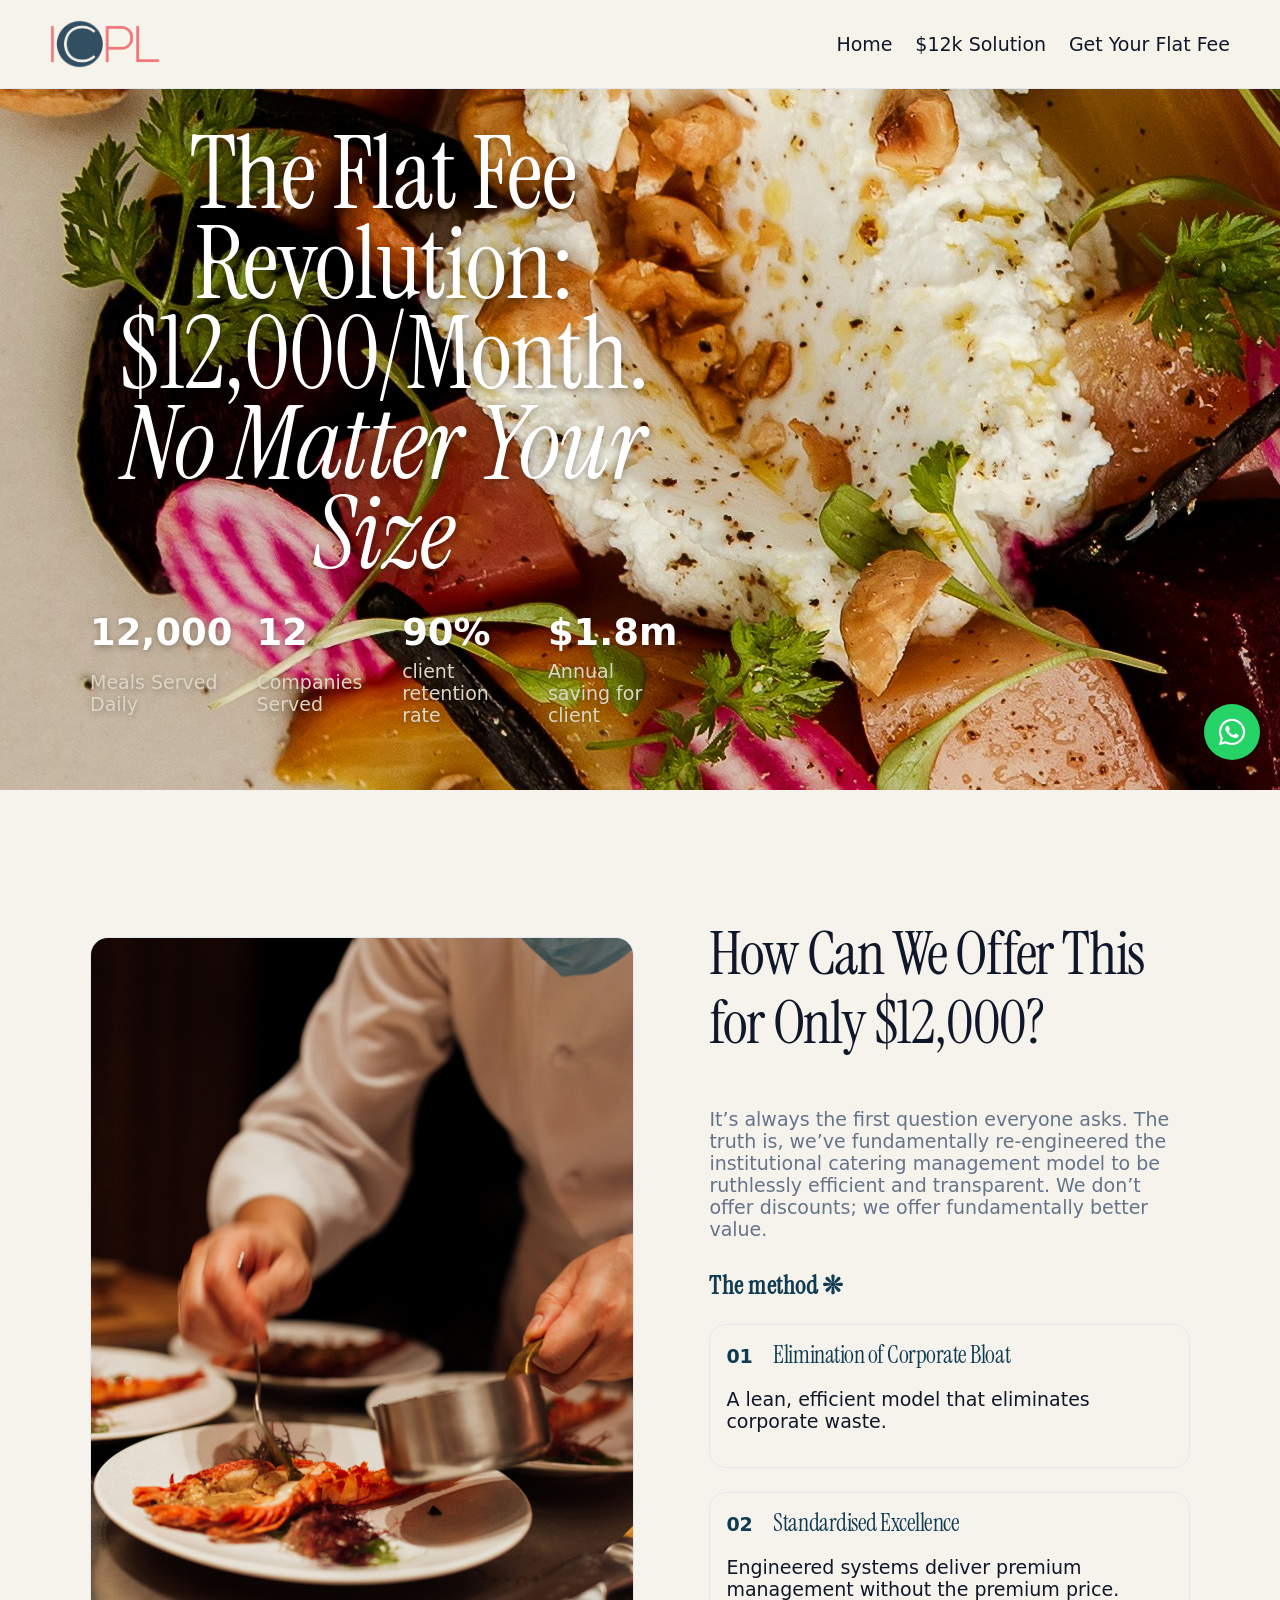
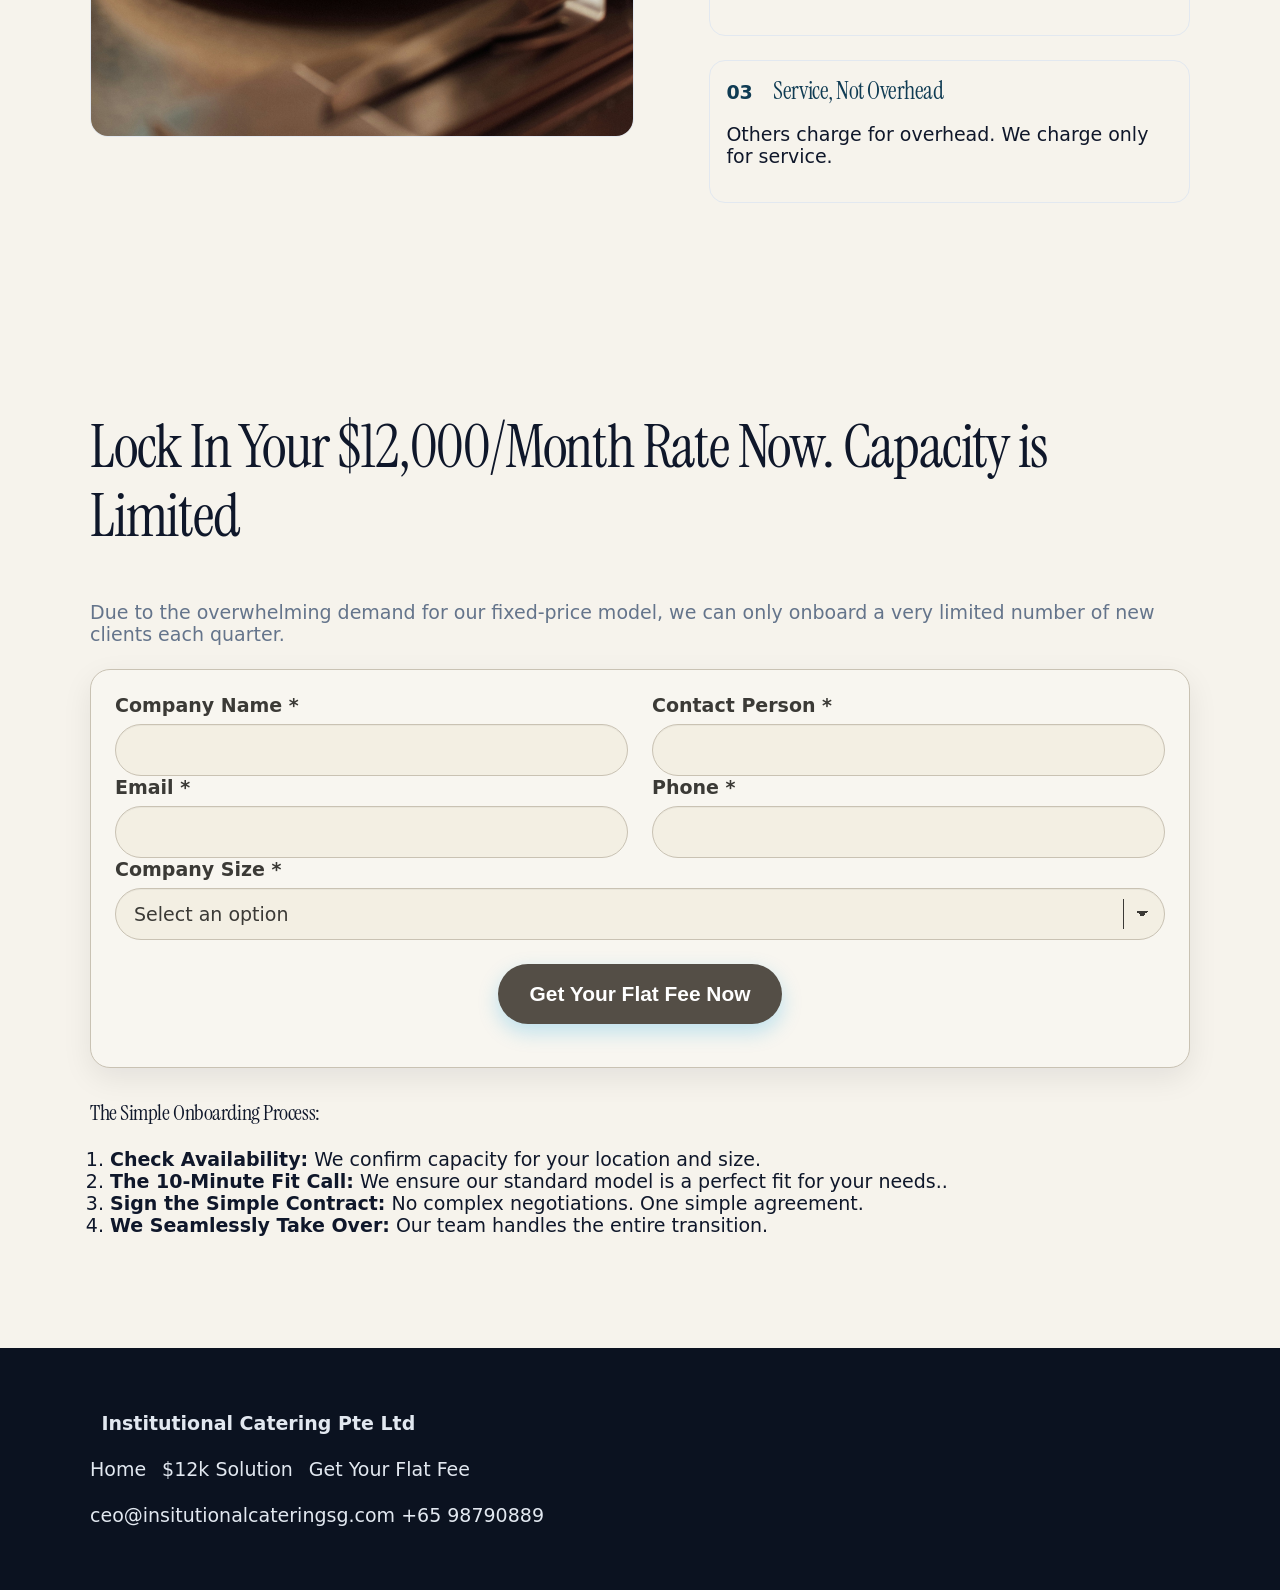
==== commit ed17c777: "Latest" ====
--- a/index.html
+++ b/index.html
@@ -9,14 +9,25 @@
   <link rel="preconnect" href="https://fonts.gstatic.com" crossorigin>
   <link href="https://fonts.googleapis.com/css2?family=Almarai:wght@300;400;700;800&family=Instrument+Serif:ital@0;1&display=swap" rel="stylesheet">
   <link rel="stylesheet" href="./styles.css" />
+  <link rel="stylesheet" href="https://cdnjs.cloudflare.com/ajax/libs/font-awesome/6.4.0/css/all.min.css" integrity="..." crossorigin="anonymous">
+
 </head>
+
+<!-- Floating WhatsApp button -->
+<a
+  class="whatsapp-float"
+  href="https://wa.me/6598790889?text=Hi%20there%2C%20I%E2%80%99d%20like%20a%20quote."
+  target="_blank" rel="noopener"
+  aria-label="Chat with us on WhatsApp">
+  <i class="fab fa-whatsapp"></i>
+</a>
+
 <body>
   <!-- ===== Header ===== -->
   <header class="site-header">
     <div class="container nav">
       <a class="brand" href="#home" aria-label="Home">
-        <span class="brand-dot" aria-hidden="true"></span>
-        <span class="brand-name">Institutional Catering SG</span>
+        <img src="images/ICPL Inverted Color.png" alt="Institutional Catering Pte Ltd Logo" class="logo">
       </a>
       <nav aria-label="Primary">
         <ul class="nav-list">
@@ -76,7 +87,7 @@
         <div class="how-copy">
           <h2>How Can We Offer This for Only $12,000?</h2>
           <p class="lead">
-            It’s the first question everyone asks. We’ve re-engineered the institutional catering management model to be ruthlessly efficient and transparent.
+            It’s always the first question everyone asks. The truth is, we’ve fundamentally re-engineered the institutional catering management model to be ruthlessly efficient and transparent.   
             We don’t offer discounts; we offer fundamentally better value.
           </p>
           <h3 class="method-kicker">The method ❊</h3>
@@ -102,10 +113,9 @@
     <!-- ===== Lock In Rate / Quote Form ===== -->
     <section id="quote" class="section quote">
       <div class="container">
-        <h2>Lock In Your $12,000/Month Rate. Capacity is Limited</h2>
+        <h2>Lock In Your $12,000/Month Rate Now. Capacity is Limited</h2>
         <p class="lead">
-          Due to the overwhelming demand for our fixed-price model, we onboard a limited number of new clients each quarter.
-          Our process is simple.
+          Due to the overwhelming demand for our fixed-price model, we can only onboard a very limited number of new clients each quarter.
         </p>
 
         <form id="quote-form" novalidate class="card quote-form">
@@ -131,16 +141,17 @@
             </label>
           </div>
 
-          <fieldset class="field">
-            <legend>Company Size *</legend>
-            <div class="sizes">
-              <label><input type="radio" name="size" value="1-100" required /> 1–100</label>
-              <label><input type="radio" name="size" value="101-300" /> 101–300</label>
-              <label><input type="radio" name="size" value="300+" /> Above 300+</label>
-            </div>
-          </fieldset>
-
-          <button type="submit" class="btn btn-primary">Get Your Flat Fee</button>
+          <label class="field full">
+            <span>Company Size *</span>
+            <select name="size" required class="select">
+              <option value="" selected disabled>Select an option</option>
+              <option value="1-100">1–100</option>
+              <option value="101-300">101–300</option>
+              <option value="300+">Above 300+</option>
+            </select>
+          </label>
+
+          <button type="submit" class="btn btn-primary">Get Your Flat Fee Now</button>
           <p id="form-status" class="muted" role="status" aria-live="polite"></p>
         </form>
 
@@ -154,9 +165,9 @@
           <h3>The Simple Onboarding Process:</h3>
           <ol>
             <li><strong>Check Availability:</strong> We confirm capacity for your location and size.</li>
-            <li><strong>The 10-Minute Fit Call:</strong> Ensure our standard model fits your needs.</li>
-            <li><strong>Sign the Simple Contract:</strong> One straightforward agreement.</li>
-            <li><strong>We Seamlessly Take Over:</strong> Our team handles the transition.</li>
+            <li><strong>The 10-Minute Fit Call:</strong> We ensure our standard model is a perfect fit for your needs..</li>
+            <li><strong>Sign the Simple Contract:</strong> No complex negotiations. One simple agreement.</li>
+            <li><strong>We Seamlessly Take Over:</strong> Our team handles the entire transition.</li>
           </ol>
         </div>
       </div>
@@ -176,11 +187,11 @@
         <li><a href="#quote">Get Your Flat Fee</a></li>
       </ul>
       <div class="foot-contact">
-        <a href="mailto:ceo@insitutionalcateringsg.com">ceo@insitutionalcateringsg.com</a>
-        <a href="https://wa.me/6592342894?text=Hi%20there%2C%20I%E2%80%99d%20like%20a%20quote."
+        <a href="mailto:ceo@institutionalcateringsg.com">ceo@insitutionalcateringsg.com</a>
+        <a href="https://wa.me/6598790889?text=Hi%20there%2C%20I%E2%80%99d%20like%20a%20quote."
         class="phone-link"
         target="_blank" rel="noopener">
-        +65 9234 2894
+        +65 98790889
       </a>
       </div>
     </div>
--- a/styles.css
+++ b/styles.css
@@ -1,6 +1,6 @@
 /* Replica scaffold for institutionalcateringsg.com — HTML/CSS/JS only */
 :root{
-  --bg:#ffffff;
+  --bg:#f6f3ec;
   --ink:#0f172a;
   --muted:#64748b;
   --line:#e2e8f0;
@@ -9,18 +9,20 @@
   --accent-700:#0369a1;
 
   --container:1180px;
-  --r:16px;
+  --r:18px;
   --shadow:0 10px 30px rgba(2,8,23,.08);
 
   --s-4:16px; --s-6:24px; --s-8:32px; --s-10:40px; --s-12:48px;
   --s-16:64px; --s-20:80px; --s-24:96px; --s-28:112px;
 }
 
+
 /* Typography: Almarai for body, Instrument Serif for headings */
 html, body{
   font-family: "Almarai", ui-sans-serif, system-ui, -apple-system, Segoe UI, Roboto, Arial, "Noto Sans", "Apple Color Emoji", "Segoe UI Emoji", "Segoe UI Symbol", sans-serif;
   -webkit-font-smoothing: antialiased;
   -moz-osx-font-smoothing: grayscale;
+  font-size: 19px; /* bump from default 16px */
 }
 
 /* Headings & display text */
@@ -40,9 +42,9 @@
 a{text-decoration:none; color:inherit}
 
 .container{width:100%; max-width:var(--container); margin-inline:auto; padding:0 var(--s-10)}
-.container h2{font-size: 40px}
+.container h2{font-size: 60px}
 .section{padding:var(--s-20) 0}
-.display{font-size:100px; line-height:0.9; letter-spacing:-.01em; margin:0 0 var(--s-8); color: #f3edda; text-align: center;}
+.display{font-size:100px; line-height:0.9; letter-spacing:-.01em; margin:0 0 var(--s-8); color: #fff; text-align: center;text-shadow: 0 3px 8px rgba(0,0,0,0.35);}
 .lead{color:var(--muted)}
 .muted{color:#94a3b8}
 .card{border:1px solid var(--line); border-radius:var(--r); background:#fff; box-shadow:var(--shadow); padding:var(--s-6)}
@@ -51,10 +53,16 @@
 .btn-primary:hover{background:var(--accent-700)}
 
 /* Header */
-.site-header{position:sticky; top:0; z-index:40; background:rgba(255,255,255,.9); backdrop-filter:saturate(180%) blur(8px); border-bottom:1px solid var(--line)}
+.site-header{position:sticky; top:0; z-index:40; background:rgba(246, 243, 236, 0.9); backdrop-filter:saturate(180%) blur(8px); border-bottom:1px solid var(--line)}
 .nav{display:flex; align-items:center; justify-content:space-between; padding:20px 0}
-.brand{display:flex; align-items:center; gap:.6rem; font-weight:800}
-.brand-dot{width:14px; height:14px; border-radius:50%; background:var(--accent)}
+.brand{display:flex; align-items:center; gap:.6rem; font-weight:800; margin-right:auto;}
+.logo {
+  height: 48px;       /* adjust based on your navbar height */
+  width: auto;
+  display: block;
+}
+
+
 .nav-list{display:none; list-style:none; gap:1.2rem; margin:0; padding:0}
 .hamburger{display:inline-flex; width:44px; height:44px; align-items:center; justify-content:center; border:1px solid var(--line); border-radius:12px; background:#fff}
 .hamburger span{display:block; width:18px; height:2px; background:var(--ink); margin:2px 0}
@@ -70,7 +78,7 @@
 /* .hero-media{border:1px solid var(--line); border-radius:18px; overflow:hidden; box-shadow:var(--shadow)} */
 
 /* Stats */
-.stats{list-style:none; padding:0; margin:0; display:grid; gap:var(--s-6); color: #f3edda}
+.stats{list-style:none; padding:0; margin:0; display:grid; gap:var(--s-6); color: #fff; text-shadow: 0 2px 6px rgba(0,0,0,0.3);    }
 .stats li{display:grid; gap:6px}
 .stat-num{font-size:clamp(1.6rem,1.4vw + 1rem,2.2rem); font-weight:800}
 .stat-label{color: #dcd6c3}
@@ -89,6 +97,9 @@
 .method-item h4{font-size: 25px}
 .method-item .num{font-weight:800; color:#0f3b53}
 .method-item .num .title{font-weight:500; font-size: var(--s-6); padding: 0 14px}
+
+
+
 
 
 /* Quote */
@@ -122,3 +133,62 @@
 @media(min-width:1200px){
   .container{max-width:var(--container)}
 }
+
+
+
+
+/* QUOTE — minimal overrides (one-liners) */
+.quote .quote-form{background:#F8F6F0;border:1.5px solid #C9C2B3;border-radius:20px;padding:24px;color:#3B3A36}
+.quote .quote-form .field span,.quote .quote-form legend{color:#3B3A36;font-weight:600}
+.quote .quote-form .grid.two{grid-template-columns:1fr}
+@media(min-width:900px){.quote .quote-form .grid.two{grid-template-columns:repeat(2,1fr)}.quote .quote-form .full{grid-column:1/-1}}
+.quote .quote-form input{background:#F3EFE3;border:1.5px solid #C9C2B3;border-radius:9999px;padding:14px 18px;font:inherit;color:#3B3A36;box-shadow:inset 0 1px 0 rgba(0,0,0,.04)}
+.quote .quote-form input::placeholder{color:#9A9386}
+.quote .quote-form input:focus{outline:none;border-color:#B7B09F;box-shadow:0 0 0 3px rgba(183,176,159,.25)}
+.quote .quote-form select.select{background:#F3EFE3;border:1.5px solid #C9C2B3;border-radius:9999px;padding:14px 46px 14px 18px;font:inherit;color:#3B3A36;appearance:none;-webkit-appearance:none;-moz-appearance:none;width:100%;box-shadow:inset 0 1px 0 rgba(0,0,0,.04);background-image:linear-gradient(45deg,transparent 50%,#3B3A36 50%),linear-gradient(135deg,#3B3A36 50%,transparent 50%),linear-gradient(#3B3A36,#3B3A36);background-position:calc(100% - 22px) center,calc(100% - 16px) center,calc(100% - 2.1rem) center;background-size:6px 6px,6px 6px,1px 60%;background-repeat:no-repeat}
+.quote .quote-form select.select:focus{outline:none;border-color:#B7B09F;box-shadow:0 0 0 3px rgba(183,176,159,.25)}
+.quote .quote-form .btn.btn-primary{background:#544E46;border:none;color:#fff;border-radius:9999px;padding:18px 32px;font-size:1.1rem;font-weight:700;display:block;margin:24px auto 0;width:fit-content}
+.quote .quote-form .btn.btn-primary:hover{background:#453F38}
+
+
+
+
+
+/* Floating WhatsApp button */
+.whatsapp-float {
+  position: fixed;
+  right: 20px;
+  bottom: 140px; /* move up slightly */
+  width: 56px;
+  height: 56px;
+  background: #25D366; /* WhatsApp green */
+  color: #fff;
+  border-radius: 50%;
+  display: grid;
+  place-items: center;
+  box-shadow: 0 10px 25px rgba(0,0,0,.2);
+  z-index: 9999;
+  font-size: 30px;
+  text-decoration: none;
+  transition: transform .15s ease, box-shadow .15s ease;
+}
+
+.whatsapp-float:hover {
+  transform: translateY(-2px);
+  box-shadow: 0 12px 28px rgba(0,0,0,.24);
+}
+
+.whatsapp-float:focus {
+  outline: 3px solid #0ea5e9;
+  outline-offset: 3px;
+}
+
+@media (max-width: 640px) {
+  .whatsapp-float {
+    right: 14px;
+    bottom: 50px;
+    width: 52px;
+    height: 52px;
+    font-size: 28px;
+  }
+}
